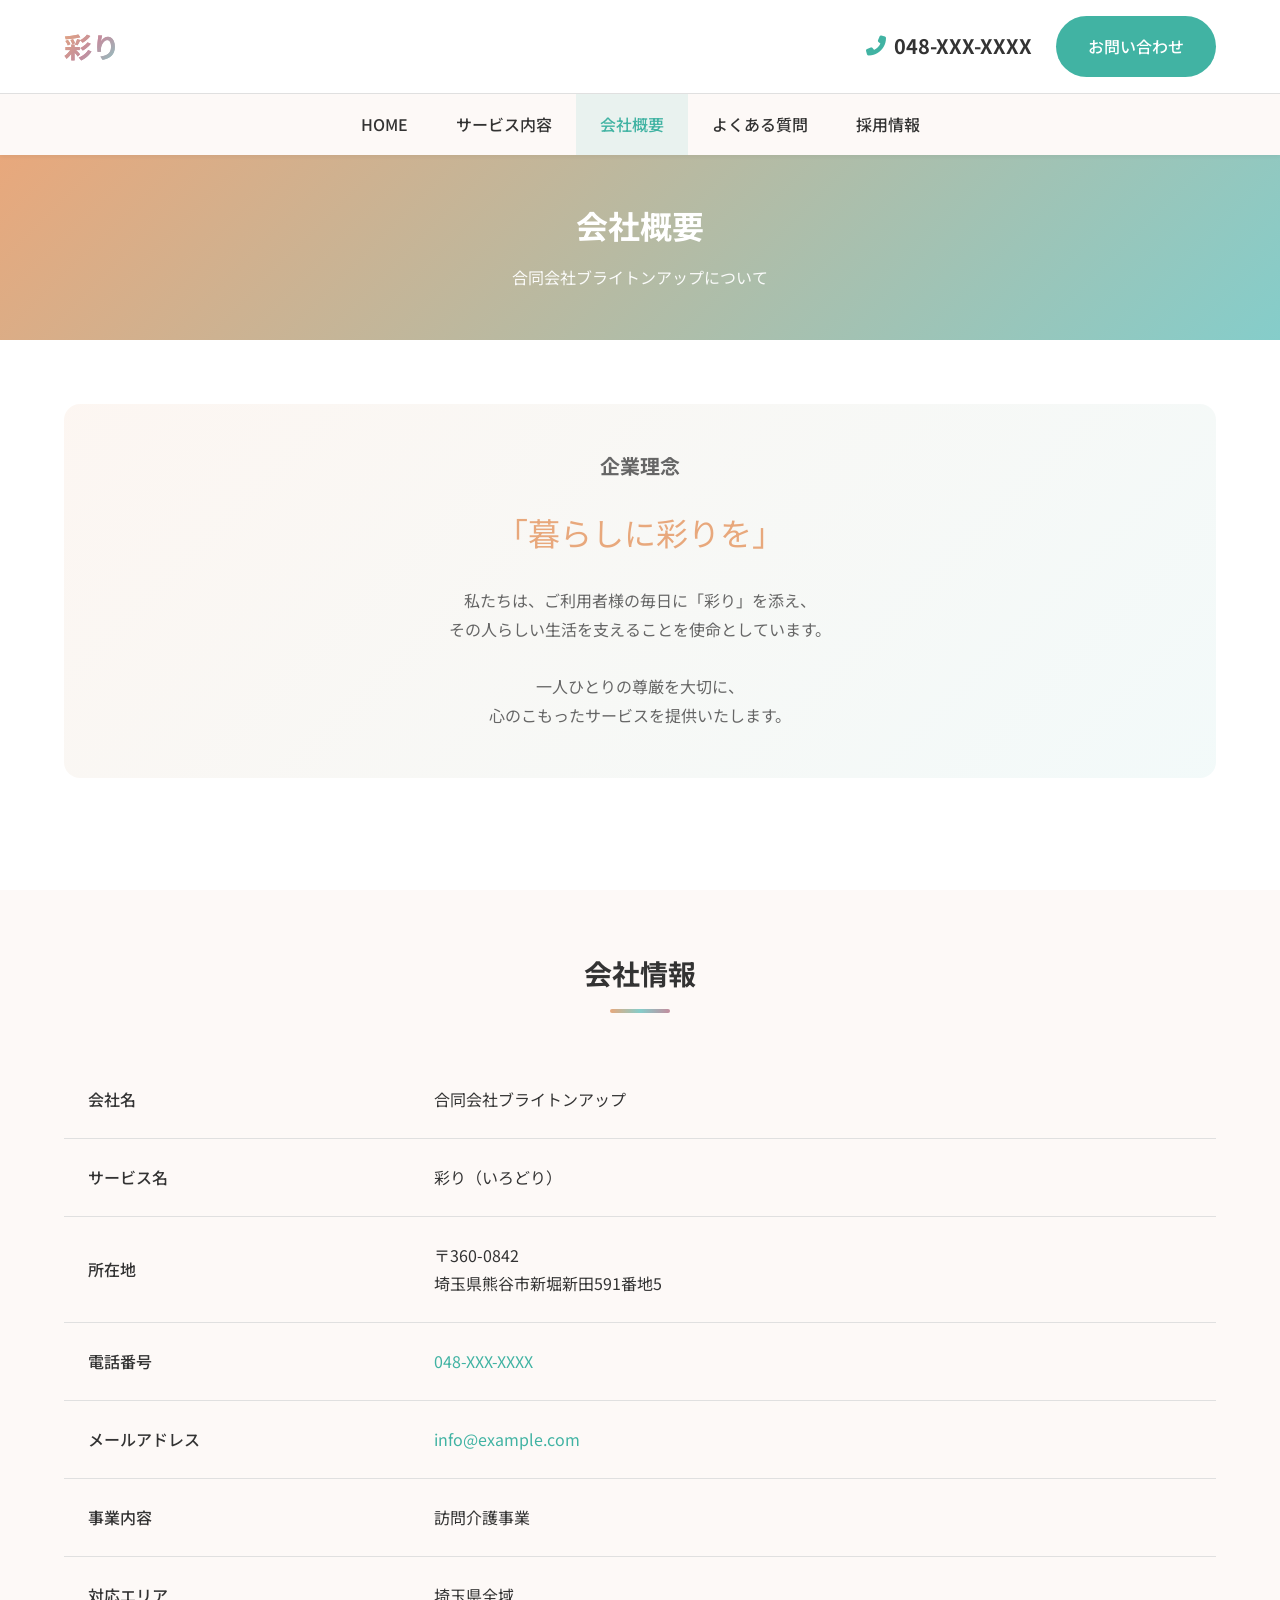
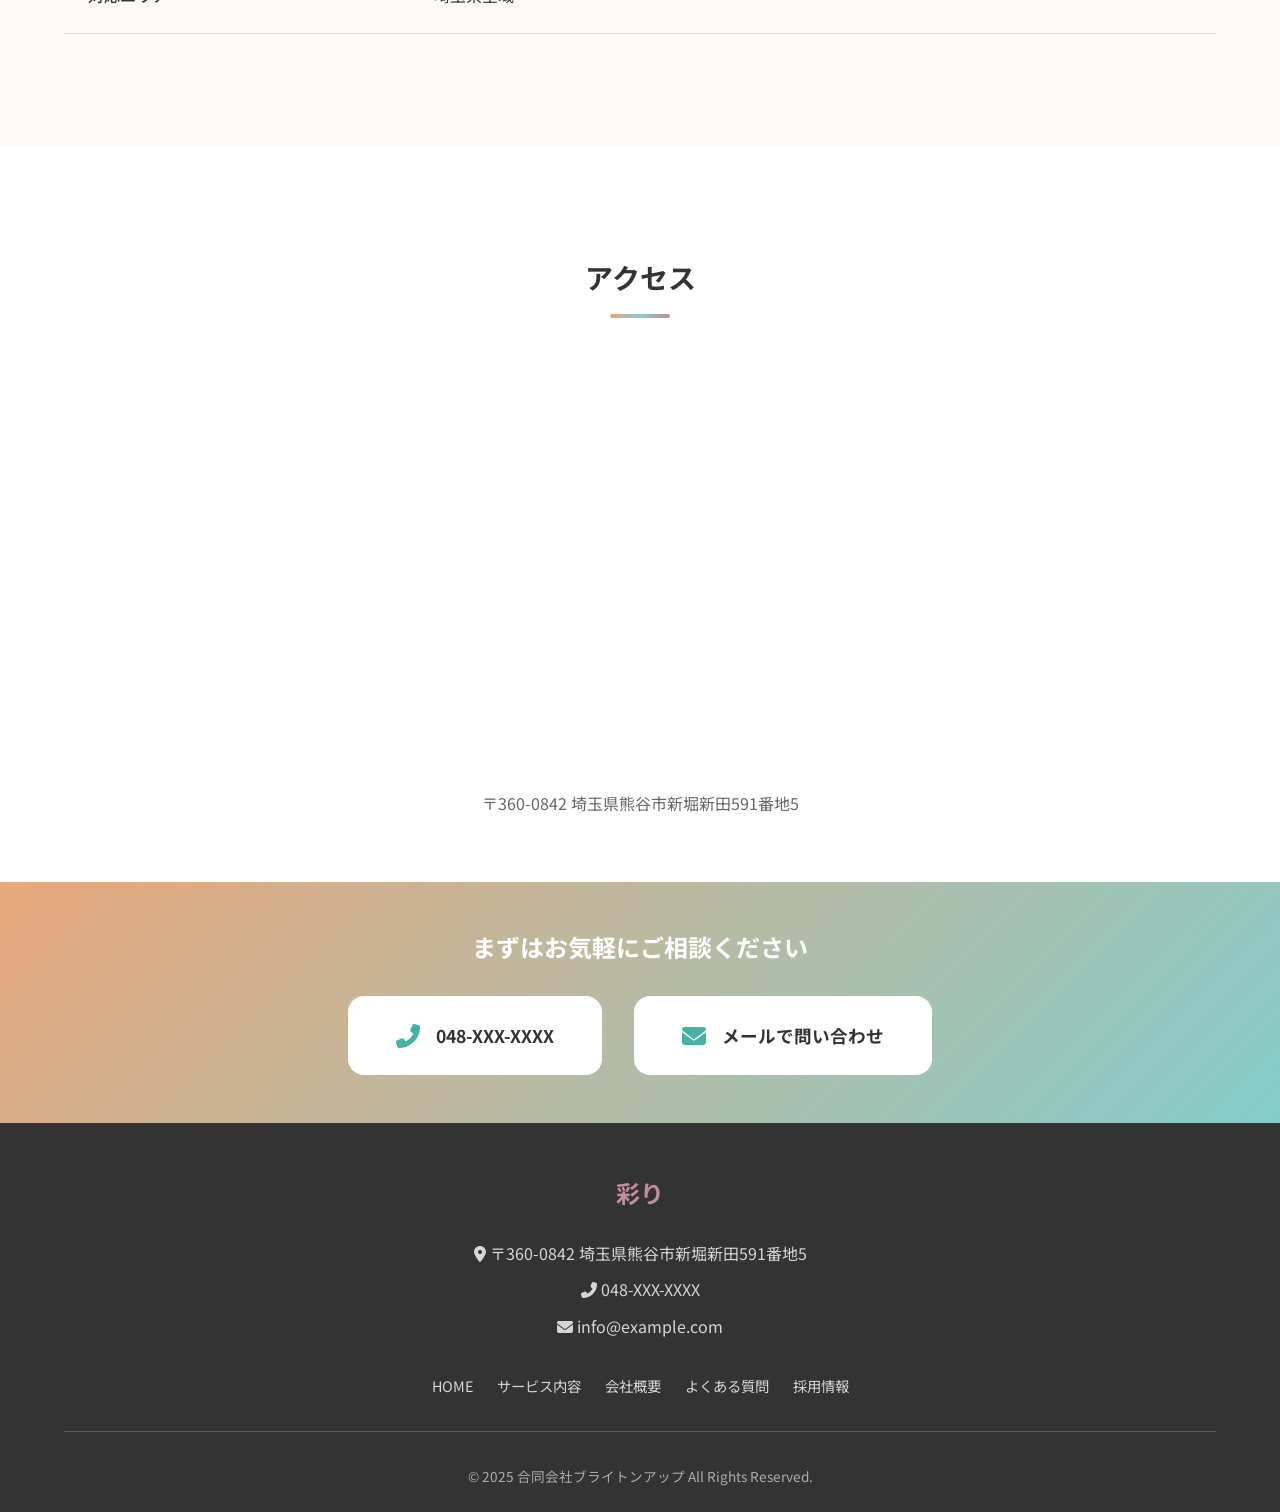
==== company.html @ 3b160957 "初回コミット: 訪問介護「彩り」ホームページ - 5ページ構成（トップ、サービス内容、会社概要、よくある質問、採用情報） - レスポンシブ対応（スマホファースト） - 仕様書に基づいたカラーパレット実" ====
<!DOCTYPE html>
<html lang="ja">
<head>
  <meta charset="UTF-8">
  <meta name="viewport" content="width=device-width, initial-scale=1.0">
  <title>会社概要｜彩り｜埼玉県の訪問介護サービス</title>
  <meta name="description" content="合同会社ブライトンアップの会社概要。訪問介護サービス「彩り」を運営。埼玉県熊谷市を拠点に、県内全域で訪問介護サービスを提供しています。">

  <!-- OGP -->
  <meta property="og:title" content="会社概要｜彩り｜埼玉県の訪問介護サービス">
  <meta property="og:description" content="合同会社ブライトンアップの会社情報、企業理念、アクセスをご案内します。">
  <meta property="og:type" content="website">
  <meta property="og:url" content="">
  <meta property="og:image" content="">
  <meta property="og:site_name" content="彩り - 訪問介護サービス">
  <meta property="og:locale" content="ja_JP">

  <!-- Fonts -->
  <link rel="preconnect" href="https://fonts.googleapis.com">
  <link rel="preconnect" href="https://fonts.gstatic.com" crossorigin>
  <link href="https://fonts.googleapis.com/css2?family=Noto+Sans+JP:wght@400;500;700&display=swap" rel="stylesheet">

  <!-- Font Awesome -->
  <link rel="stylesheet" href="https://cdnjs.cloudflare.com/ajax/libs/font-awesome/6.5.1/css/all.min.css">

  <!-- Styles -->
  <link rel="stylesheet" href="css/style.css">
</head>
<body>
  <!-- ========== Header ========== -->
  <header class="header">
    <div class="header__top">
      <div class="header__logo">
        <a href="index.html">彩り</a>
      </div>

      <div class="header__contact">
        <div class="header__phone">
          <i class="fas fa-phone-alt"></i>
          <a href="tel:048-XXX-XXXX">048-XXX-XXXX</a>
        </div>
        <a href="mailto:info@example.com" class="btn btn--primary">お問い合わせ</a>
      </div>

      <button class="hamburger" type="button" aria-label="メニュー" aria-expanded="false">
        <span class="hamburger__line"></span>
        <span class="hamburger__line"></span>
        <span class="hamburger__line"></span>
      </button>
    </div>

    <nav class="nav" aria-hidden="true">
      <ul class="nav__list">
        <li class="nav__item"><a href="index.html" class="nav__link">HOME</a></li>
        <li class="nav__item"><a href="service.html" class="nav__link">サービス内容</a></li>
        <li class="nav__item"><a href="company.html" class="nav__link nav__link--active">会社概要</a></li>
        <li class="nav__item"><a href="faq.html" class="nav__link">よくある質問</a></li>
        <li class="nav__item"><a href="recruit.html" class="nav__link">採用情報</a></li>
      </ul>
    </nav>
  </header>

  <!-- ========== Main ========== -->
  <main>
    <!-- Page Header -->
    <section class="page-header">
      <div class="container">
        <h1 class="page-header__title">会社概要</h1>
        <p class="page-header__subtitle">合同会社ブライトンアップについて</p>
      </div>
    </section>

    <!-- Philosophy Section -->
    <section class="section">
      <div class="container">
        <div class="company-philosophy fade-in">
          <h2 class="company-philosophy__title">企業理念</h2>
          <p class="company-philosophy__slogan">「暮らしに彩りを」</p>
          <p class="company-philosophy__text">
            私たちは、ご利用者様の毎日に「彩り」を添え、<br>
            その人らしい生活を支えることを使命としています。<br><br>
            一人ひとりの尊厳を大切に、<br>
            心のこもったサービスを提供いたします。
          </p>
        </div>
      </div>
    </section>

    <!-- Company Info Section -->
    <section class="section section--bg">
      <div class="container">
        <h2 class="section__title">会社情報</h2>

        <table class="company-table fade-in">
          <tbody>
            <tr>
              <th>会社名</th>
              <td>合同会社ブライトンアップ</td>
            </tr>
            <tr>
              <th>サービス名</th>
              <td>彩り（いろどり）</td>
            </tr>
            <tr>
              <th>所在地</th>
              <td>〒360-0842<br>埼玉県熊谷市新堀新田591番地5</td>
            </tr>
            <tr>
              <th>電話番号</th>
              <td><a href="tel:048-XXX-XXXX">048-XXX-XXXX</a></td>
            </tr>
            <tr>
              <th>メールアドレス</th>
              <td><a href="mailto:info@example.com">info@example.com</a></td>
            </tr>
            <tr>
              <th>事業内容</th>
              <td>訪問介護事業</td>
            </tr>
            <tr>
              <th>対応エリア</th>
              <td>埼玉県全域</td>
            </tr>
          </tbody>
        </table>
      </div>
    </section>

    <!-- Access Section -->
    <section class="section">
      <div class="container">
        <div class="map-container fade-in">
          <h2 class="section__title">アクセス</h2>

          <iframe
            src="https://www.google.com/maps/embed?pb=!1m18!1m12!1m3!1d3222.8!2d139.38!3d36.15!2m3!1f0!2f0!3f0!3m2!1i1024!2i768!4f13.1!3m3!1m2!1s0x0%3A0x0!2zMzbCsDA5JzAwLjAiTiAxMznCsDIyJzQ4LjAiRQ!5e0!3m2!1sja!2sjp!4v1234567890"
            allowfullscreen=""
            loading="lazy"
            referrerpolicy="no-referrer-when-downgrade"
            title="合同会社ブライトンアップ所在地">
          </iframe>

          <p>〒360-0842 埼玉県熊谷市新堀新田591番地5</p>
        </div>
      </div>
    </section>

    <!-- CTA Section -->
    <section class="cta">
      <div class="container">
        <h2 class="cta__title">まずはお気軽にご相談ください</h2>
        <div class="cta__buttons">
          <a href="tel:048-XXX-XXXX" class="cta__button">
            <i class="fas fa-phone-alt"></i>
            <span>048-XXX-XXXX</span>
          </a>
          <a href="mailto:info@example.com" class="cta__button">
            <i class="fas fa-envelope"></i>
            <span>メールで問い合わせ</span>
          </a>
        </div>
      </div>
    </section>
  </main>

  <!-- ========== Footer ========== -->
  <footer class="footer">
    <div class="footer__inner">
      <div class="footer__logo">彩り</div>

      <div class="footer__info">
        <p><i class="fas fa-map-marker-alt"></i> 〒360-0842 埼玉県熊谷市新堀新田591番地5</p>
        <p><i class="fas fa-phone-alt"></i> <a href="tel:048-XXX-XXXX">048-XXX-XXXX</a></p>
        <p><i class="fas fa-envelope"></i> <a href="mailto:info@example.com">info@example.com</a></p>
      </div>

      <nav class="footer__nav">
        <a href="index.html">HOME</a>
        <a href="service.html">サービス内容</a>
        <a href="company.html">会社概要</a>
        <a href="faq.html">よくある質問</a>
        <a href="recruit.html">採用情報</a>
      </nav>

      <p class="footer__copyright">&copy; 2025 合同会社ブライトンアップ All Rights Reserved.</p>
    </div>
  </footer>

  <!-- Scripts -->
  <script src="js/main.js"></script>
</body>
</html>
---- css/style.css ----
/* ========================================
   彩り（いろどり）訪問介護 - スタイルシート
   ======================================== */

/* ----------------------------------------
   CSS Variables - カラーパレット
   ---------------------------------------- */
:root {
  /* メインカラー */
  --color-primary: #E8A87C;       /* コーラルオレンジ - 温かみ・親しみやすさ */
  --color-secondary-1: #85CDCA;   /* ミントグリーン - 安心感・癒し */
  --color-secondary-2: #C38D9E;   /* ダスティピンク - 優しさ・柔らかさ */
  --color-secondary-3: #E27D60;   /* テラコッタ - 活力・元気 */
  --color-accent: #41B3A3;        /* ティールグリーン - CTA・リンク */

  /* ベースカラー */
  --color-white: #FFFFFF;
  --color-bg: #FFFFFF;
  --color-bg-light: #FDF9F7;
  --color-text: #333333;
  --color-text-sub: #666666;
  --color-border: #E0E0E0;

  /* フォント */
  --font-family: "Noto Sans JP", "Hiragino Sans", "Hiragino Kaku Gothic ProN", "メイリオ", sans-serif;

  /* スペーシング */
  --spacing-xs: 0.5rem;
  --spacing-sm: 1rem;
  --spacing-md: 1.5rem;
  --spacing-lg: 2rem;
  --spacing-xl: 3rem;
  --spacing-xxl: 4rem;

  /* ボーダー半径 */
  --radius-sm: 4px;
  --radius-md: 8px;
  --radius-lg: 16px;
  --radius-full: 9999px;

  /* シャドウ */
  --shadow-sm: 0 2px 4px rgba(0, 0, 0, 0.05);
  --shadow-md: 0 4px 12px rgba(0, 0, 0, 0.08);
  --shadow-lg: 0 8px 24px rgba(0, 0, 0, 0.1);

  /* トランジション */
  --transition-fast: 0.2s ease;
  --transition-normal: 0.3s ease;

  /* コンテナ幅 */
  --container-max: 1200px;
  --container-narrow: 800px;
}

/* ----------------------------------------
   Reset & Base
   ---------------------------------------- */
*,
*::before,
*::after {
  box-sizing: border-box;
  margin: 0;
  padding: 0;
}

html {
  font-size: 16px;
  scroll-behavior: smooth;
}

body {
  font-family: var(--font-family);
  font-size: 1rem;
  font-weight: 400;
  line-height: 1.8;
  color: var(--color-text);
  background-color: var(--color-bg);
  -webkit-font-smoothing: antialiased;
  -moz-osx-font-smoothing: grayscale;
}

img {
  max-width: 100%;
  height: auto;
  vertical-align: middle;
}

a {
  color: var(--color-accent);
  text-decoration: none;
  transition: color var(--transition-fast);
}

a:hover {
  color: var(--color-secondary-3);
}

ul, ol {
  list-style: none;
}

/* ----------------------------------------
   Typography
   ---------------------------------------- */
h1, h2, h3, h4, h5, h6 {
  font-weight: 700;
  line-height: 1.4;
  color: var(--color-text);
}

h1 {
  font-size: 2rem;
}

h2 {
  font-size: 1.75rem;
}

h3 {
  font-size: 1.5rem;
}

h4 {
  font-size: 1.25rem;
}

p {
  margin-bottom: var(--spacing-sm);
}

p:last-child {
  margin-bottom: 0;
}

/* ----------------------------------------
   Layout
   ---------------------------------------- */
.container {
  width: 100%;
  max-width: var(--container-max);
  margin: 0 auto;
  padding: 0 var(--spacing-md);
}

.container--narrow {
  max-width: var(--container-narrow);
}

.section {
  padding: var(--spacing-xxl) 0;
}

.section--bg {
  background-color: var(--color-bg-light);
}

.section__title {
  text-align: center;
  margin-bottom: var(--spacing-xl);
  font-size: 1.75rem;
  position: relative;
}

.section__title::after {
  content: '';
  display: block;
  width: 60px;
  height: 4px;
  background: linear-gradient(90deg, var(--color-primary), var(--color-secondary-1), var(--color-secondary-2));
  margin: var(--spacing-sm) auto 0;
  border-radius: var(--radius-full);
}

/* ----------------------------------------
   Header
   ---------------------------------------- */
.header {
  background-color: var(--color-white);
  box-shadow: var(--shadow-sm);
  position: sticky;
  top: 0;
  z-index: 1000;
}

.header__top {
  display: flex;
  justify-content: space-between;
  align-items: center;
  padding: var(--spacing-sm) var(--spacing-md);
  max-width: var(--container-max);
  margin: 0 auto;
}

.header__logo {
  font-size: 1.75rem;
  font-weight: 700;
  background: linear-gradient(135deg, var(--color-primary), var(--color-secondary-2), var(--color-secondary-1));
  -webkit-background-clip: text;
  -webkit-text-fill-color: transparent;
  background-clip: text;
}

.header__logo a {
  background: inherit;
  -webkit-background-clip: text;
  -webkit-text-fill-color: transparent;
  background-clip: text;
}

.header__contact {
  display: flex;
  align-items: center;
  gap: var(--spacing-md);
}

.header__phone {
  display: flex;
  align-items: center;
  gap: var(--spacing-xs);
  font-size: 1.25rem;
  font-weight: 700;
  color: var(--color-text);
}

.header__phone i {
  color: var(--color-accent);
}

.header__phone a {
  color: var(--color-text);
}

.header__phone a:hover {
  color: var(--color-accent);
}

/* ナビゲーション */
.nav {
  background-color: var(--color-bg-light);
  border-top: 1px solid var(--color-border);
}

.nav__list {
  display: flex;
  justify-content: center;
  align-items: center;
  max-width: var(--container-max);
  margin: 0 auto;
}

.nav__item {
  position: relative;
}

.nav__link {
  display: block;
  padding: var(--spacing-sm) var(--spacing-md);
  color: var(--color-text);
  font-weight: 500;
  transition: background-color var(--transition-fast), color var(--transition-fast);
}

.nav__link:hover,
.nav__link--active {
  color: var(--color-accent);
  background-color: rgba(65, 179, 163, 0.1);
}

/* ハンバーガーメニュー */
.hamburger {
  display: none;
  flex-direction: column;
  justify-content: space-between;
  width: 28px;
  height: 20px;
  background: none;
  border: none;
  cursor: pointer;
  padding: 0;
}

.hamburger__line {
  display: block;
  width: 100%;
  height: 3px;
  background-color: var(--color-text);
  border-radius: var(--radius-full);
  transition: transform var(--transition-fast), opacity var(--transition-fast);
}

.hamburger.is-active .hamburger__line:nth-child(1) {
  transform: translateY(8.5px) rotate(45deg);
}

.hamburger.is-active .hamburger__line:nth-child(2) {
  opacity: 0;
}

.hamburger.is-active .hamburger__line:nth-child(3) {
  transform: translateY(-8.5px) rotate(-45deg);
}

/* ----------------------------------------
   Footer
   ---------------------------------------- */
.footer {
  background-color: var(--color-text);
  color: var(--color-white);
  padding: var(--spacing-xl) 0 var(--spacing-md);
}

.footer__inner {
  max-width: var(--container-max);
  margin: 0 auto;
  padding: 0 var(--spacing-md);
  text-align: center;
}

.footer__logo {
  font-size: 1.5rem;
  font-weight: 700;
  margin-bottom: var(--spacing-md);
  background: linear-gradient(135deg, var(--color-primary), var(--color-secondary-2), var(--color-secondary-1));
  -webkit-background-clip: text;
  -webkit-text-fill-color: transparent;
  background-clip: text;
}

.footer__info {
  margin-bottom: var(--spacing-lg);
}

.footer__info p {
  margin-bottom: var(--spacing-xs);
  color: rgba(255, 255, 255, 0.8);
}

.footer__info a {
  color: rgba(255, 255, 255, 0.8);
}

.footer__info a:hover {
  color: var(--color-white);
}

.footer__nav {
  display: flex;
  justify-content: center;
  flex-wrap: wrap;
  gap: var(--spacing-sm) var(--spacing-md);
  margin-bottom: var(--spacing-lg);
  padding-bottom: var(--spacing-lg);
  border-bottom: 1px solid rgba(255, 255, 255, 0.2);
}

.footer__nav a {
  color: rgba(255, 255, 255, 0.8);
  font-size: 0.9rem;
}

.footer__nav a:hover {
  color: var(--color-white);
}

.footer__copyright {
  font-size: 0.85rem;
  color: rgba(255, 255, 255, 0.6);
}

/* ----------------------------------------
   Buttons
   ---------------------------------------- */
.btn {
  display: inline-flex;
  align-items: center;
  justify-content: center;
  gap: var(--spacing-xs);
  padding: var(--spacing-sm) var(--spacing-lg);
  font-size: 1rem;
  font-weight: 500;
  border-radius: var(--radius-full);
  border: none;
  cursor: pointer;
  transition: all var(--transition-fast);
  text-decoration: none;
}

.btn--primary {
  background-color: var(--color-accent);
  color: var(--color-white);
}

.btn--primary:hover {
  background-color: #369e91;
  color: var(--color-white);
  transform: translateY(-2px);
  box-shadow: var(--shadow-md);
}

.btn--secondary {
  background-color: var(--color-white);
  color: var(--color-accent);
  border: 2px solid var(--color-accent);
}

.btn--secondary:hover {
  background-color: var(--color-accent);
  color: var(--color-white);
}

.btn--large {
  padding: var(--spacing-md) var(--spacing-xl);
  font-size: 1.1rem;
}

/* ----------------------------------------
   Hero Section
   ---------------------------------------- */
.hero {
  position: relative;
  min-height: 500px;
  display: flex;
  align-items: center;
  overflow: hidden;
}

.hero::before {
  content: '';
  position: absolute;
  top: 0;
  left: 0;
  width: 100%;
  height: 100%;
  background: linear-gradient(135deg, rgba(232, 168, 124, 0.85), rgba(133, 205, 202, 0.85));
  z-index: 1;
}

.hero__bg {
  position: absolute;
  top: 0;
  left: 0;
  width: 100%;
  height: 100%;
  object-fit: cover;
  z-index: 0;
}

.hero__content {
  position: relative;
  z-index: 2;
  max-width: var(--container-max);
  margin: 0 auto;
  padding: var(--spacing-xxl) var(--spacing-md);
  text-align: center;
  color: var(--color-white);
}

.hero__title {
  font-size: 2.5rem;
  margin-bottom: var(--spacing-md);
  color: var(--color-white);
  text-shadow: 0 2px 4px rgba(0, 0, 0, 0.1);
}

.hero__subtitle {
  font-size: 1.25rem;
  margin-bottom: var(--spacing-lg);
  opacity: 0.95;
}

.hero__buttons {
  display: flex;
  justify-content: center;
  gap: var(--spacing-md);
  flex-wrap: wrap;
}

/* ----------------------------------------
   Features Section
   ---------------------------------------- */
.features {
  display: grid;
  grid-template-columns: repeat(3, 1fr);
  gap: var(--spacing-lg);
}

.feature-card {
  text-align: center;
  padding: var(--spacing-lg);
  background-color: var(--color-white);
  border-radius: var(--radius-lg);
  box-shadow: var(--shadow-md);
  transition: transform var(--transition-normal), box-shadow var(--transition-normal);
}

.feature-card:hover {
  transform: translateY(-4px);
  box-shadow: var(--shadow-lg);
}

.feature-card__icon {
  width: 80px;
  height: 80px;
  margin: 0 auto var(--spacing-md);
  display: flex;
  align-items: center;
  justify-content: center;
  font-size: 2.5rem;
  border-radius: 50%;
}

.feature-card:nth-child(1) .feature-card__icon {
  background-color: rgba(232, 168, 124, 0.2);
  color: var(--color-primary);
}

.feature-card:nth-child(2) .feature-card__icon {
  background-color: rgba(133, 205, 202, 0.2);
  color: var(--color-secondary-1);
}

.feature-card:nth-child(3) .feature-card__icon {
  background-color: rgba(195, 141, 158, 0.2);
  color: var(--color-secondary-2);
}

.feature-card__title {
  font-size: 1.25rem;
  margin-bottom: var(--spacing-sm);
}

.feature-card__text {
  color: var(--color-text-sub);
  font-size: 0.95rem;
}

/* ----------------------------------------
   Service Cards
   ---------------------------------------- */
.service-cards {
  display: grid;
  grid-template-columns: repeat(2, 1fr);
  gap: var(--spacing-lg);
}

.service-card {
  background-color: var(--color-white);
  border-radius: var(--radius-lg);
  overflow: hidden;
  box-shadow: var(--shadow-md);
  transition: transform var(--transition-normal), box-shadow var(--transition-normal);
}

.service-card:hover {
  transform: translateY(-4px);
  box-shadow: var(--shadow-lg);
}

.service-card__image {
  width: 100%;
  height: 200px;
  object-fit: cover;
}

.service-card__content {
  padding: var(--spacing-lg);
}

.service-card__title {
  font-size: 1.25rem;
  margin-bottom: var(--spacing-sm);
  color: var(--color-text);
}

.service-card__text {
  color: var(--color-text-sub);
  margin-bottom: var(--spacing-md);
}

.service-card__link {
  display: inline-flex;
  align-items: center;
  gap: var(--spacing-xs);
  color: var(--color-accent);
  font-weight: 500;
}

.service-card__link:hover {
  gap: var(--spacing-sm);
}

/* ----------------------------------------
   Area Section
   ---------------------------------------- */
.area {
  text-align: center;
}

.area__map {
  font-size: 4rem;
  margin-bottom: var(--spacing-md);
  color: var(--color-secondary-1);
}

.area__title {
  font-size: 1.5rem;
  margin-bottom: var(--spacing-sm);
}

.area__text {
  color: var(--color-text-sub);
}

/* ----------------------------------------
   CTA Section
   ---------------------------------------- */
.cta {
  background: linear-gradient(135deg, var(--color-primary), var(--color-secondary-1));
  padding: var(--spacing-xl) 0;
  text-align: center;
  color: var(--color-white);
}

.cta__title {
  font-size: 1.5rem;
  margin-bottom: var(--spacing-lg);
  color: var(--color-white);
}

.cta__buttons {
  display: flex;
  justify-content: center;
  gap: var(--spacing-lg);
  flex-wrap: wrap;
}

.cta__button {
  display: flex;
  align-items: center;
  gap: var(--spacing-sm);
  padding: var(--spacing-md) var(--spacing-xl);
  background-color: var(--color-white);
  color: var(--color-text);
  border-radius: var(--radius-lg);
  font-size: 1.1rem;
  font-weight: 700;
  transition: transform var(--transition-fast), box-shadow var(--transition-fast);
}

.cta__button:hover {
  transform: translateY(-2px);
  box-shadow: var(--shadow-lg);
  color: var(--color-text);
}

.cta__button i {
  font-size: 1.5rem;
  color: var(--color-accent);
}

/* ----------------------------------------
   Recruit Banner
   ---------------------------------------- */
.recruit-banner {
  background: linear-gradient(135deg, var(--color-secondary-2), var(--color-secondary-3));
  padding: var(--spacing-xl);
  border-radius: var(--radius-lg);
  text-align: center;
  color: var(--color-white);
  margin: var(--spacing-xl) auto;
  max-width: var(--container-max);
}

.recruit-banner__title {
  font-size: 1.5rem;
  margin-bottom: var(--spacing-sm);
  color: var(--color-white);
}

.recruit-banner__text {
  margin-bottom: var(--spacing-md);
  opacity: 0.95;
}

/* ----------------------------------------
   Page Header
   ---------------------------------------- */
.page-header {
  background: linear-gradient(135deg, var(--color-primary), var(--color-secondary-1));
  padding: var(--spacing-xl) 0;
  text-align: center;
  color: var(--color-white);
}

.page-header__title {
  font-size: 2rem;
  margin-bottom: var(--spacing-sm);
  color: var(--color-white);
}

.page-header__subtitle {
  opacity: 0.95;
}

/* ----------------------------------------
   Service Detail
   ---------------------------------------- */
.service-detail {
  display: grid;
  grid-template-columns: 1fr 1fr;
  gap: var(--spacing-xl);
  align-items: center;
  margin-bottom: var(--spacing-xl);
}

.service-detail--reverse {
  direction: rtl;
}

.service-detail--reverse > * {
  direction: ltr;
}

.service-detail__image {
  width: 100%;
  height: 300px;
  object-fit: cover;
  border-radius: var(--radius-lg);
  box-shadow: var(--shadow-md);
}

.service-detail__content h3 {
  font-size: 1.5rem;
  margin-bottom: var(--spacing-md);
  padding-bottom: var(--spacing-sm);
  border-bottom: 3px solid var(--color-primary);
}

.service-detail__list {
  display: grid;
  grid-template-columns: repeat(2, 1fr);
  gap: var(--spacing-sm);
  margin-top: var(--spacing-md);
}

.service-detail__list li {
  display: flex;
  align-items: center;
  gap: var(--spacing-xs);
}

.service-detail__list li::before {
  content: '';
  width: 8px;
  height: 8px;
  background-color: var(--color-accent);
  border-radius: 50%;
  flex-shrink: 0;
}

/* ----------------------------------------
   Flow
   ---------------------------------------- */
.flow {
  max-width: 600px;
  margin: 0 auto;
}

.flow__item {
  display: flex;
  gap: var(--spacing-md);
  position: relative;
  padding-bottom: var(--spacing-lg);
}

.flow__item:last-child {
  padding-bottom: 0;
}

.flow__item:not(:last-child)::before {
  content: '';
  position: absolute;
  left: 24px;
  top: 50px;
  width: 2px;
  height: calc(100% - 50px);
  background-color: var(--color-border);
}

.flow__number {
  width: 50px;
  height: 50px;
  background: linear-gradient(135deg, var(--color-primary), var(--color-secondary-1));
  color: var(--color-white);
  border-radius: 50%;
  display: flex;
  align-items: center;
  justify-content: center;
  font-size: 1.25rem;
  font-weight: 700;
  flex-shrink: 0;
}

.flow__content {
  padding-top: var(--spacing-sm);
}

.flow__title {
  font-size: 1.1rem;
  margin-bottom: var(--spacing-xs);
}

.flow__text {
  color: var(--color-text-sub);
  font-size: 0.95rem;
}

/* ----------------------------------------
   Company Info
   ---------------------------------------- */
.company-philosophy {
  text-align: center;
  padding: var(--spacing-xl);
  background: linear-gradient(135deg, rgba(232, 168, 124, 0.1), rgba(133, 205, 202, 0.1));
  border-radius: var(--radius-lg);
  margin-bottom: var(--spacing-xl);
}

.company-philosophy__title {
  font-size: 1.25rem;
  color: var(--color-text-sub);
  margin-bottom: var(--spacing-md);
}

.company-philosophy__slogan {
  font-size: 2rem;
  color: var(--color-primary);
  margin-bottom: var(--spacing-md);
}

.company-philosophy__text {
  color: var(--color-text-sub);
  max-width: 600px;
  margin: 0 auto;
}

.company-table {
  width: 100%;
  border-collapse: collapse;
  margin-bottom: var(--spacing-xl);
}

.company-table th,
.company-table td {
  padding: var(--spacing-md);
  border-bottom: 1px solid var(--color-border);
  text-align: left;
}

.company-table th {
  width: 30%;
  background-color: var(--color-bg-light);
  font-weight: 500;
}

.map-container {
  margin-top: var(--spacing-xl);
}

.map-container h3 {
  text-align: center;
  margin-bottom: var(--spacing-md);
}

.map-container iframe {
  width: 100%;
  height: 400px;
  border: none;
  border-radius: var(--radius-lg);
}

.map-container p {
  text-align: center;
  margin-top: var(--spacing-sm);
  color: var(--color-text-sub);
}

/* ----------------------------------------
   FAQ
   ---------------------------------------- */
.faq-list {
  max-width: 800px;
  margin: 0 auto;
}

.faq-item {
  border: 1px solid var(--color-border);
  border-radius: var(--radius-md);
  margin-bottom: var(--spacing-md);
  overflow: hidden;
}

.faq-item__question {
  width: 100%;
  padding: var(--spacing-md);
  background-color: var(--color-white);
  border: none;
  text-align: left;
  font-size: 1rem;
  font-weight: 500;
  cursor: pointer;
  display: flex;
  justify-content: space-between;
  align-items: center;
  gap: var(--spacing-md);
  transition: background-color var(--transition-fast);
}

.faq-item__question:hover {
  background-color: var(--color-bg-light);
}

.faq-item__question span:first-child {
  display: flex;
  align-items: flex-start;
  gap: var(--spacing-sm);
}

.faq-item__question span:first-child::before {
  content: 'Q.';
  color: var(--color-accent);
  font-weight: 700;
  flex-shrink: 0;
}

.faq-item__icon {
  width: 24px;
  height: 24px;
  position: relative;
  flex-shrink: 0;
}

.faq-item__icon::before,
.faq-item__icon::after {
  content: '';
  position: absolute;
  background-color: var(--color-accent);
  transition: transform var(--transition-fast);
}

.faq-item__icon::before {
  width: 2px;
  height: 16px;
  top: 4px;
  left: 11px;
}

.faq-item__icon::after {
  width: 16px;
  height: 2px;
  top: 11px;
  left: 4px;
}

.faq-item.is-open .faq-item__icon::before {
  transform: rotate(90deg);
}

.faq-item__answer {
  display: none;
  padding: 0 var(--spacing-md) var(--spacing-md);
  padding-left: calc(var(--spacing-md) + 1.5rem);
  background-color: var(--color-bg-light);
  color: var(--color-text-sub);
  line-height: 1.8;
}

.faq-item__answer::before {
  content: 'A.';
  color: var(--color-secondary-3);
  font-weight: 700;
  margin-right: var(--spacing-xs);
}

.faq-item.is-open .faq-item__answer {
  display: block;
}

/* ----------------------------------------
   Recruit
   ---------------------------------------- */
.recruit-message {
  text-align: center;
  padding: var(--spacing-xl);
  background: linear-gradient(135deg, rgba(195, 141, 158, 0.1), rgba(226, 125, 96, 0.1));
  border-radius: var(--radius-lg);
  margin-bottom: var(--spacing-xl);
}

.recruit-message__title {
  font-size: 1.75rem;
  margin-bottom: var(--spacing-md);
  color: var(--color-secondary-2);
}

.recruit-message__text {
  color: var(--color-text-sub);
  margin-bottom: var(--spacing-sm);
}

.recruit-message__highlight {
  font-size: 1.1rem;
  font-weight: 700;
  color: var(--color-secondary-3);
}

.benefits {
  display: grid;
  grid-template-columns: repeat(2, 1fr);
  gap: var(--spacing-md);
  margin-bottom: var(--spacing-xl);
}

.benefit-item {
  display: flex;
  gap: var(--spacing-md);
  padding: var(--spacing-md);
  background-color: var(--color-white);
  border-radius: var(--radius-md);
  box-shadow: var(--shadow-sm);
}

.benefit-item__icon {
  width: 50px;
  height: 50px;
  background-color: rgba(65, 179, 163, 0.1);
  color: var(--color-accent);
  border-radius: 50%;
  display: flex;
  align-items: center;
  justify-content: center;
  font-size: 1.5rem;
  flex-shrink: 0;
}

.benefit-item__content h4 {
  font-size: 1rem;
  margin-bottom: var(--spacing-xs);
}

.benefit-item__content p {
  color: var(--color-text-sub);
  font-size: 0.9rem;
}

.recruit-table {
  width: 100%;
  border-collapse: collapse;
  margin-bottom: var(--spacing-xl);
  background-color: var(--color-white);
  border-radius: var(--radius-lg);
  overflow: hidden;
  box-shadow: var(--shadow-sm);
}

.recruit-table th,
.recruit-table td {
  padding: var(--spacing-md);
  border-bottom: 1px solid var(--color-border);
  text-align: left;
}

.recruit-table th {
  width: 25%;
  background-color: var(--color-bg-light);
  font-weight: 500;
}

.recruit-table tr:last-child th,
.recruit-table tr:last-child td {
  border-bottom: none;
}

/* ----------------------------------------
   Utilities
   ---------------------------------------- */
.text-center {
  text-align: center;
}

.mb-0 {
  margin-bottom: 0;
}

.mb-sm {
  margin-bottom: var(--spacing-sm);
}

.mb-md {
  margin-bottom: var(--spacing-md);
}

.mb-lg {
  margin-bottom: var(--spacing-lg);
}

.mb-xl {
  margin-bottom: var(--spacing-xl);
}

/* ----------------------------------------
   Animations
   ---------------------------------------- */
.fade-in {
  opacity: 0;
  transform: translateY(20px);
  transition: opacity 0.6s ease, transform 0.6s ease;
}

.fade-in.is-visible {
  opacity: 1;
  transform: translateY(0);
}

/* ----------------------------------------
   Responsive - Tablet
   ---------------------------------------- */
@media (max-width: 1023px) {
  .features {
    grid-template-columns: repeat(3, 1fr);
    gap: var(--spacing-md);
  }

  .service-cards {
    grid-template-columns: 1fr;
  }

  .service-detail {
    grid-template-columns: 1fr;
    gap: var(--spacing-lg);
  }

  .service-detail--reverse {
    direction: ltr;
  }

  .benefits {
    grid-template-columns: 1fr;
  }
}

/* ----------------------------------------
   Responsive - Mobile
   ---------------------------------------- */
@media (max-width: 767px) {
  html {
    font-size: 15px;
  }

  .section {
    padding: var(--spacing-xl) 0;
  }

  .section__title {
    font-size: 1.5rem;
  }

  /* Header Mobile */
  .header__top {
    padding: var(--spacing-sm);
  }

  .header__phone {
    display: none;
  }

  .hamburger {
    display: flex;
  }

  .nav {
    position: fixed;
    top: 60px;
    left: 0;
    right: 0;
    background-color: var(--color-white);
    transform: translateY(-100%);
    opacity: 0;
    visibility: hidden;
    transition: transform var(--transition-normal), opacity var(--transition-normal), visibility var(--transition-normal);
    box-shadow: var(--shadow-lg);
    z-index: 999;
  }

  .nav.is-open {
    transform: translateY(0);
    opacity: 1;
    visibility: visible;
  }

  .nav__list {
    flex-direction: column;
    padding: var(--spacing-md);
  }

  .nav__item {
    width: 100%;
  }

  .nav__link {
    padding: var(--spacing-md);
    border-bottom: 1px solid var(--color-border);
  }

  .nav__item:last-child .nav__link {
    border-bottom: none;
  }

  /* Hero Mobile */
  .hero {
    min-height: 400px;
  }

  .hero__title {
    font-size: 1.75rem;
  }

  .hero__subtitle {
    font-size: 1rem;
  }

  .hero__buttons {
    flex-direction: column;
    align-items: center;
  }

  /* Features Mobile */
  .features {
    grid-template-columns: 1fr;
    gap: var(--spacing-md);
  }

  .feature-card {
    padding: var(--spacing-md);
  }

  .feature-card__icon {
    width: 60px;
    height: 60px;
    font-size: 2rem;
  }

  /* Service Cards Mobile */
  .service-card__image {
    height: 180px;
  }

  .service-card__content {
    padding: var(--spacing-md);
  }

  /* CTA Mobile */
  .cta__buttons {
    flex-direction: column;
    align-items: center;
    gap: var(--spacing-md);
  }

  .cta__button {
    width: 100%;
    max-width: 300px;
    justify-content: center;
  }

  /* Recruit Banner Mobile */
  .recruit-banner {
    margin: var(--spacing-lg);
    padding: var(--spacing-lg);
  }

  /* Page Header Mobile */
  .page-header__title {
    font-size: 1.5rem;
  }

  /* Service Detail Mobile */
  .service-detail__image {
    height: 200px;
  }

  .service-detail__list {
    grid-template-columns: 1fr;
  }

  /* Company Table Mobile */
  .company-table th,
  .company-table td {
    display: block;
    width: 100%;
  }

  .company-table th {
    padding-bottom: var(--spacing-xs);
    border-bottom: none;
  }

  .company-table td {
    padding-top: 0;
  }

  /* FAQ Mobile */
  .faq-item__question {
    padding: var(--spacing-sm) var(--spacing-md);
    font-size: 0.95rem;
  }

  .faq-item__answer {
    padding: var(--spacing-sm) var(--spacing-md);
    padding-left: calc(var(--spacing-md) + 1.2rem);
    font-size: 0.9rem;
  }

  /* Recruit Mobile */
  .recruit-message {
    padding: var(--spacing-lg);
  }

  .recruit-message__title {
    font-size: 1.5rem;
  }

  .recruit-table th,
  .recruit-table td {
    display: block;
    width: 100%;
  }

  .recruit-table th {
    padding-bottom: var(--spacing-xs);
    border-bottom: none;
  }

  .recruit-table td {
    padding-top: 0;
  }

  /* Footer Mobile */
  .footer__nav {
    flex-direction: column;
    gap: var(--spacing-sm);
  }
}
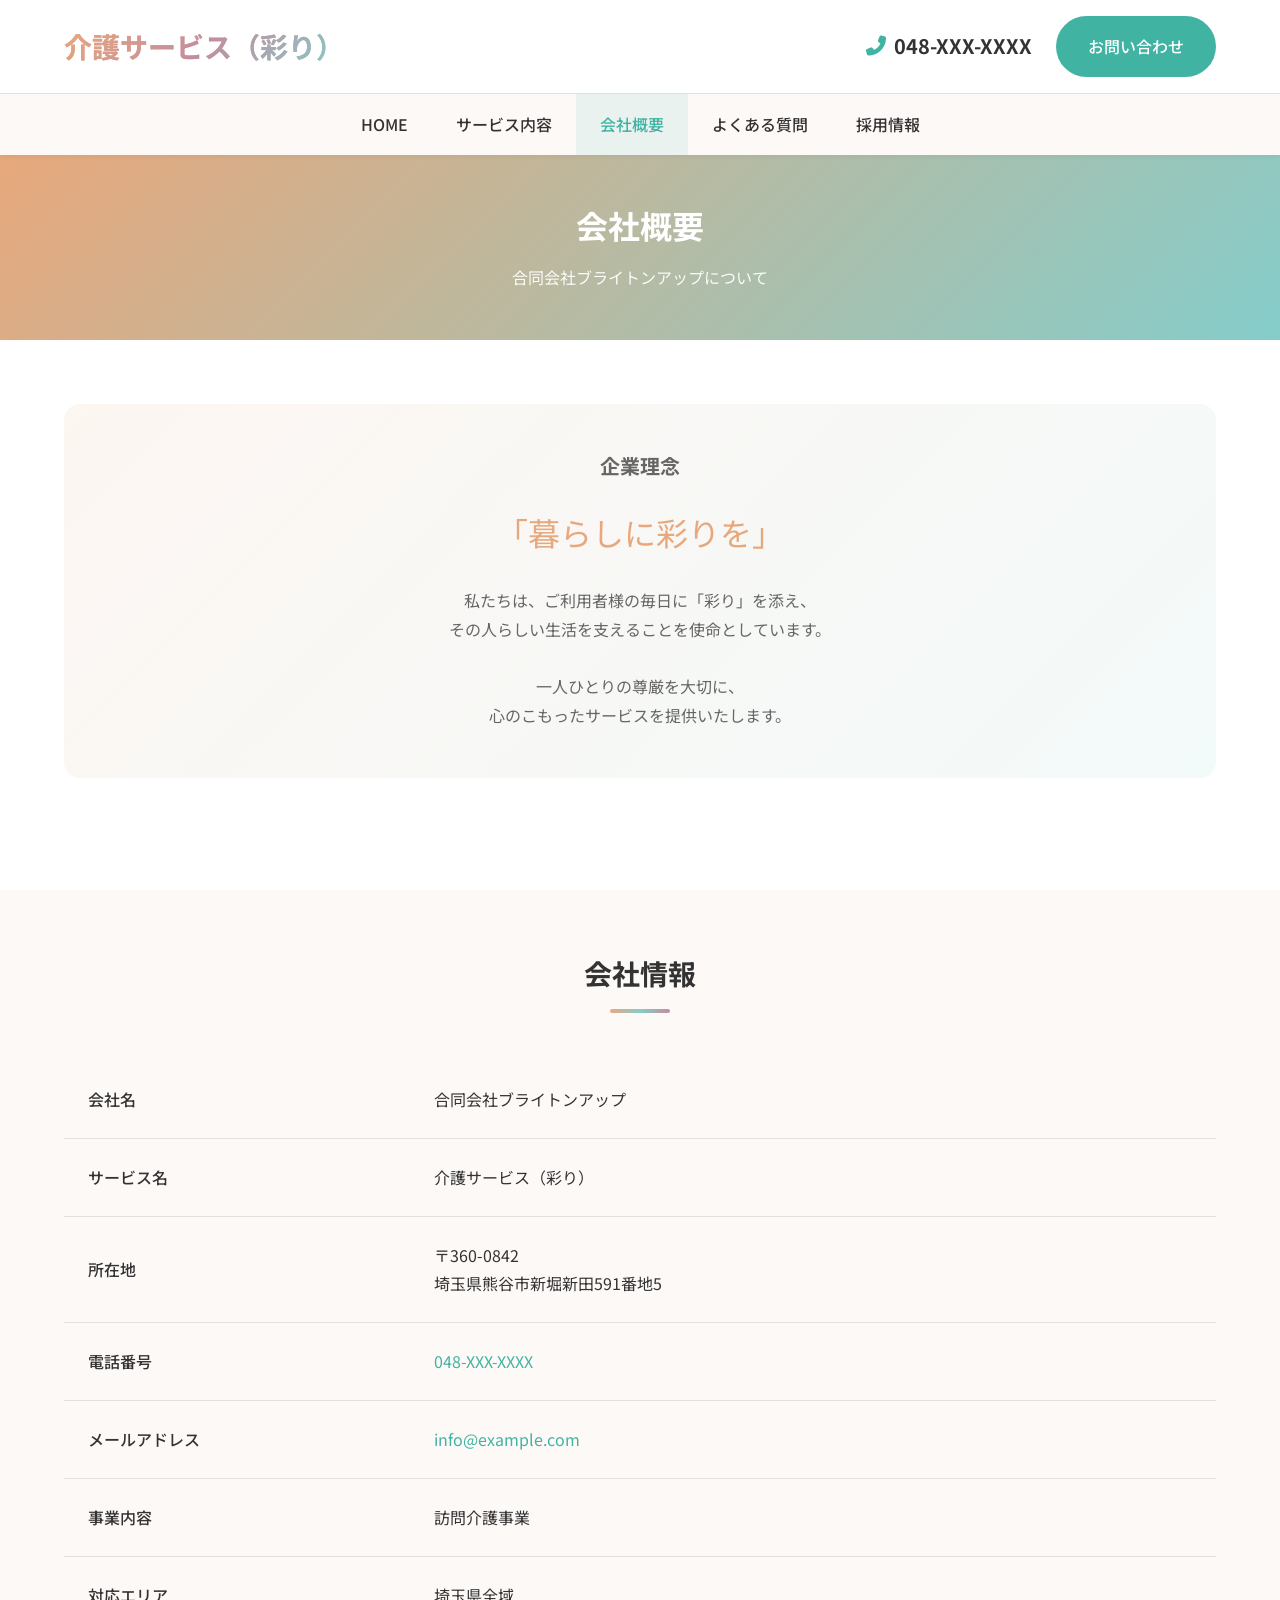
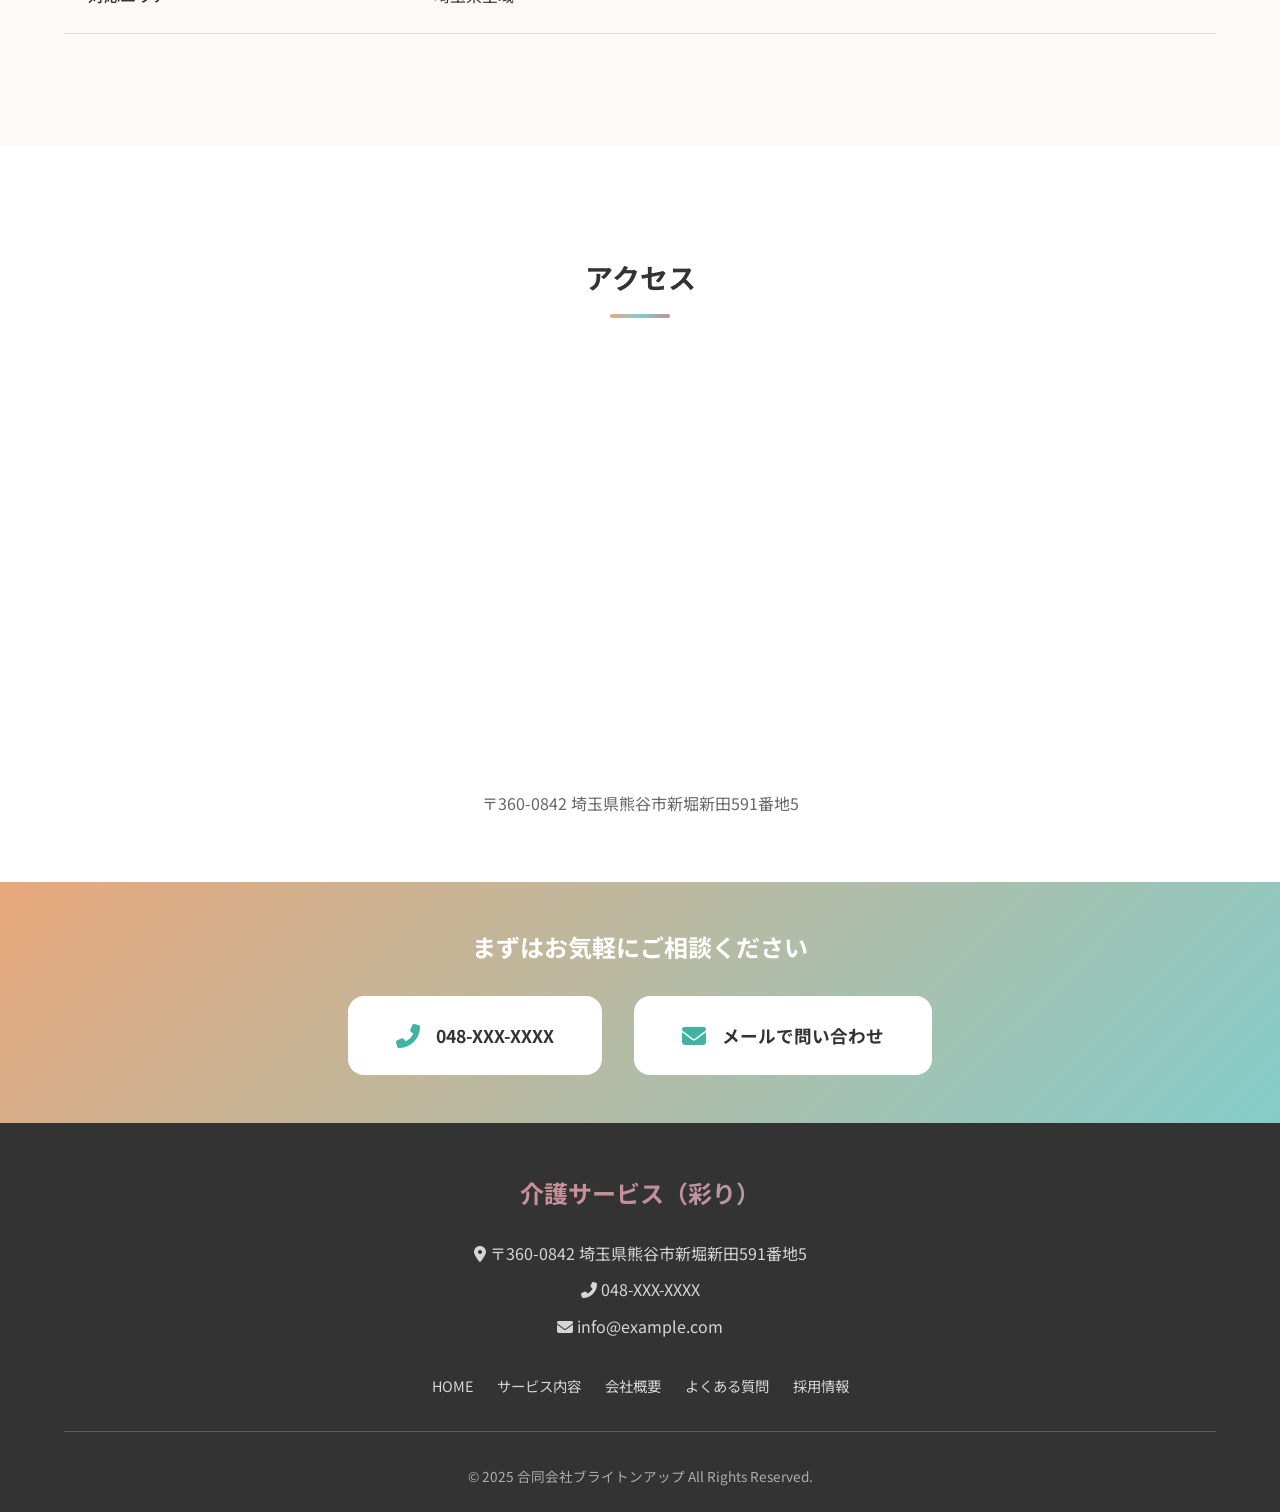
==== commit daf942aa: "サービス名を「介護サービス（彩り）」に変更 - 全ページのタイトル、meta description、OGPを更新 - ヘッダー・フッターのロゴ表記を変更 - 本文中のサービス名表記を統一  🤖 Ge" ====
--- a/company.html
+++ b/company.html
@@ -3,16 +3,16 @@
 <head>
   <meta charset="UTF-8">
   <meta name="viewport" content="width=device-width, initial-scale=1.0">
-  <title>会社概要｜彩り｜埼玉県の訪問介護サービス</title>
-  <meta name="description" content="合同会社ブライトンアップの会社概要。訪問介護サービス「彩り」を運営。埼玉県熊谷市を拠点に、県内全域で訪問介護サービスを提供しています。">
+  <title>会社概要｜介護サービス（彩り）｜埼玉県の訪問介護サービス</title>
+  <meta name="description" content="合同会社ブライトンアップの会社概要。「介護サービス（彩り）」を運営。埼玉県熊谷市を拠点に、県内全域で訪問介護サービスを提供しています。">
 
   <!-- OGP -->
-  <meta property="og:title" content="会社概要｜彩り｜埼玉県の訪問介護サービス">
+  <meta property="og:title" content="会社概要｜介護サービス（彩り）｜埼玉県の訪問介護サービス">
   <meta property="og:description" content="合同会社ブライトンアップの会社情報、企業理念、アクセスをご案内します。">
   <meta property="og:type" content="website">
   <meta property="og:url" content="">
   <meta property="og:image" content="">
-  <meta property="og:site_name" content="彩り - 訪問介護サービス">
+  <meta property="og:site_name" content="介護サービス（彩り）">
   <meta property="og:locale" content="ja_JP">
 
   <!-- Fonts -->
@@ -31,7 +31,7 @@
   <header class="header">
     <div class="header__top">
       <div class="header__logo">
-        <a href="index.html">彩り</a>
+        <a href="index.html">介護サービス（彩り）</a>
       </div>
 
       <div class="header__contact">
@@ -99,7 +99,7 @@
             </tr>
             <tr>
               <th>サービス名</th>
-              <td>彩り（いろどり）</td>
+              <td>介護サービス（彩り）</td>
             </tr>
             <tr>
               <th>所在地</th>
@@ -166,7 +166,7 @@
   <!-- ========== Footer ========== -->
   <footer class="footer">
     <div class="footer__inner">
-      <div class="footer__logo">彩り</div>
+      <div class="footer__logo">介護サービス（彩り）</div>
 
       <div class="footer__info">
         <p><i class="fas fa-map-marker-alt"></i> 〒360-0842 埼玉県熊谷市新堀新田591番地5</p>
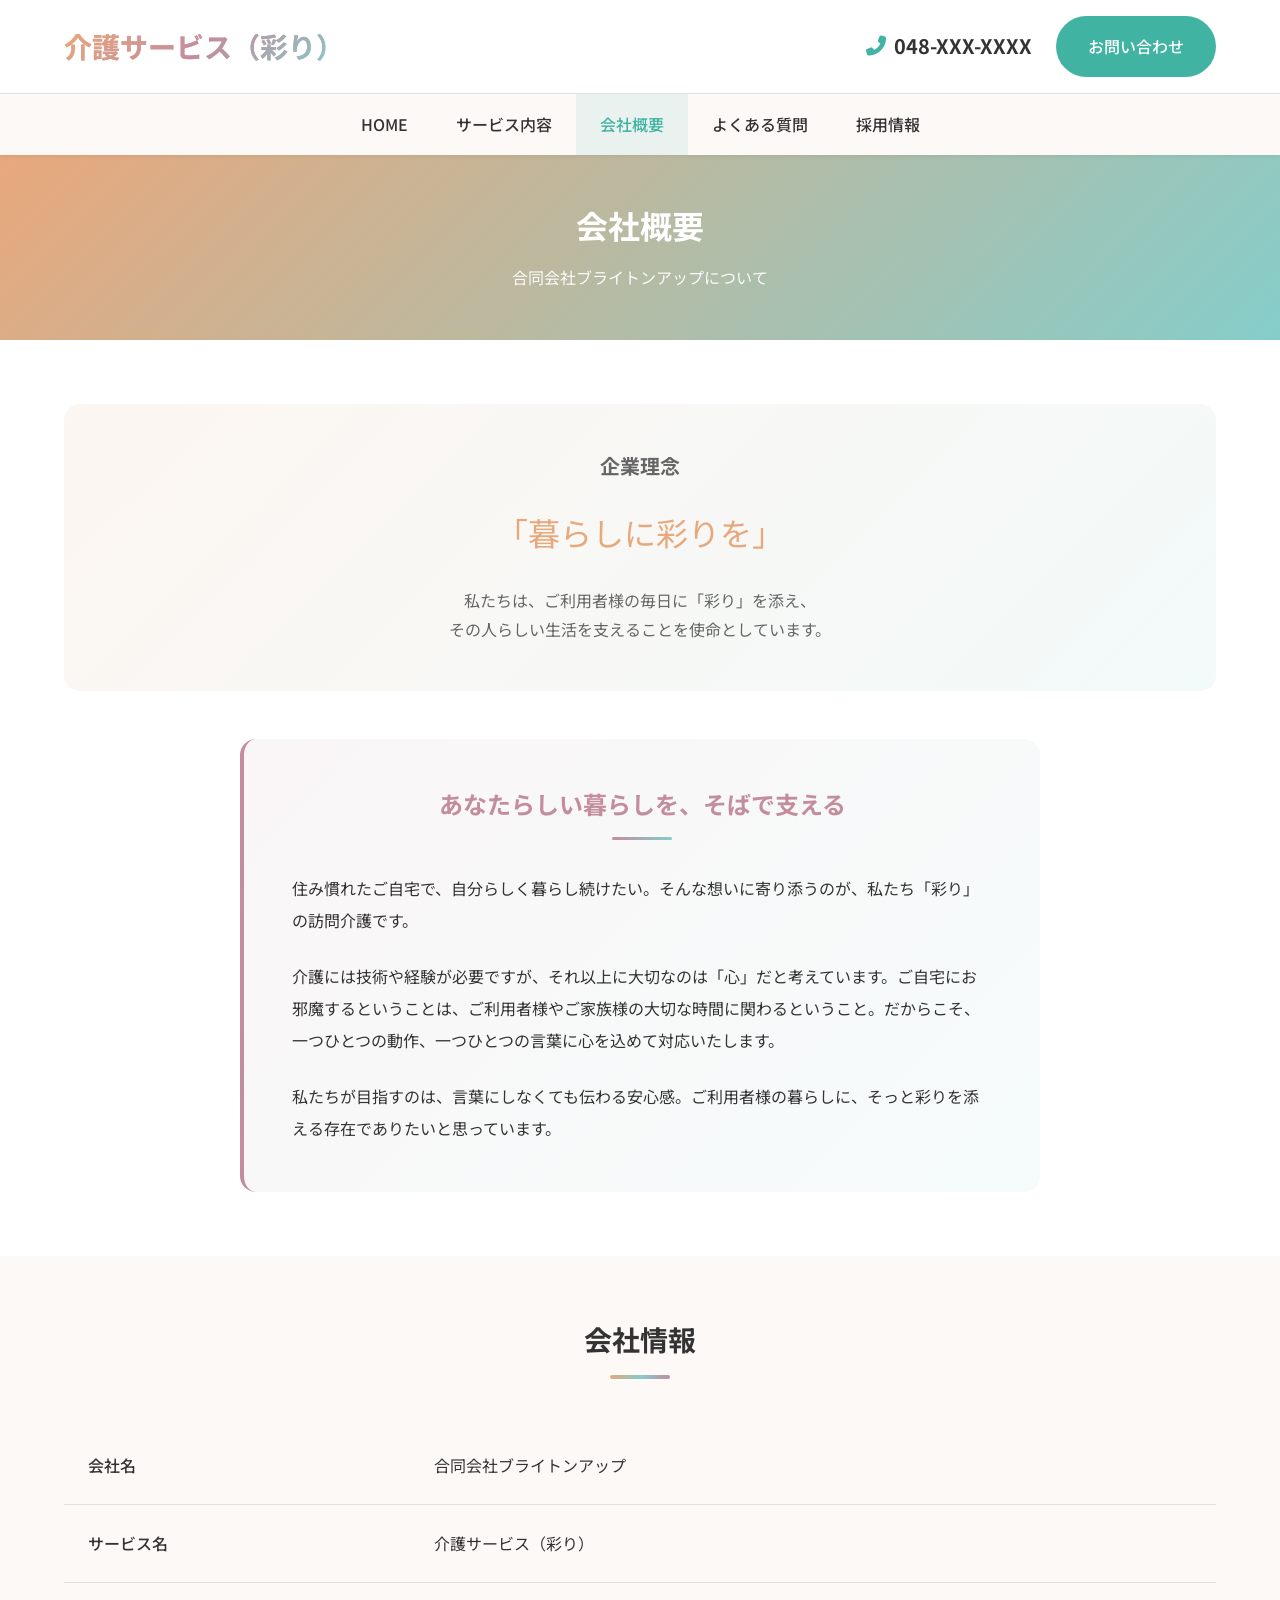
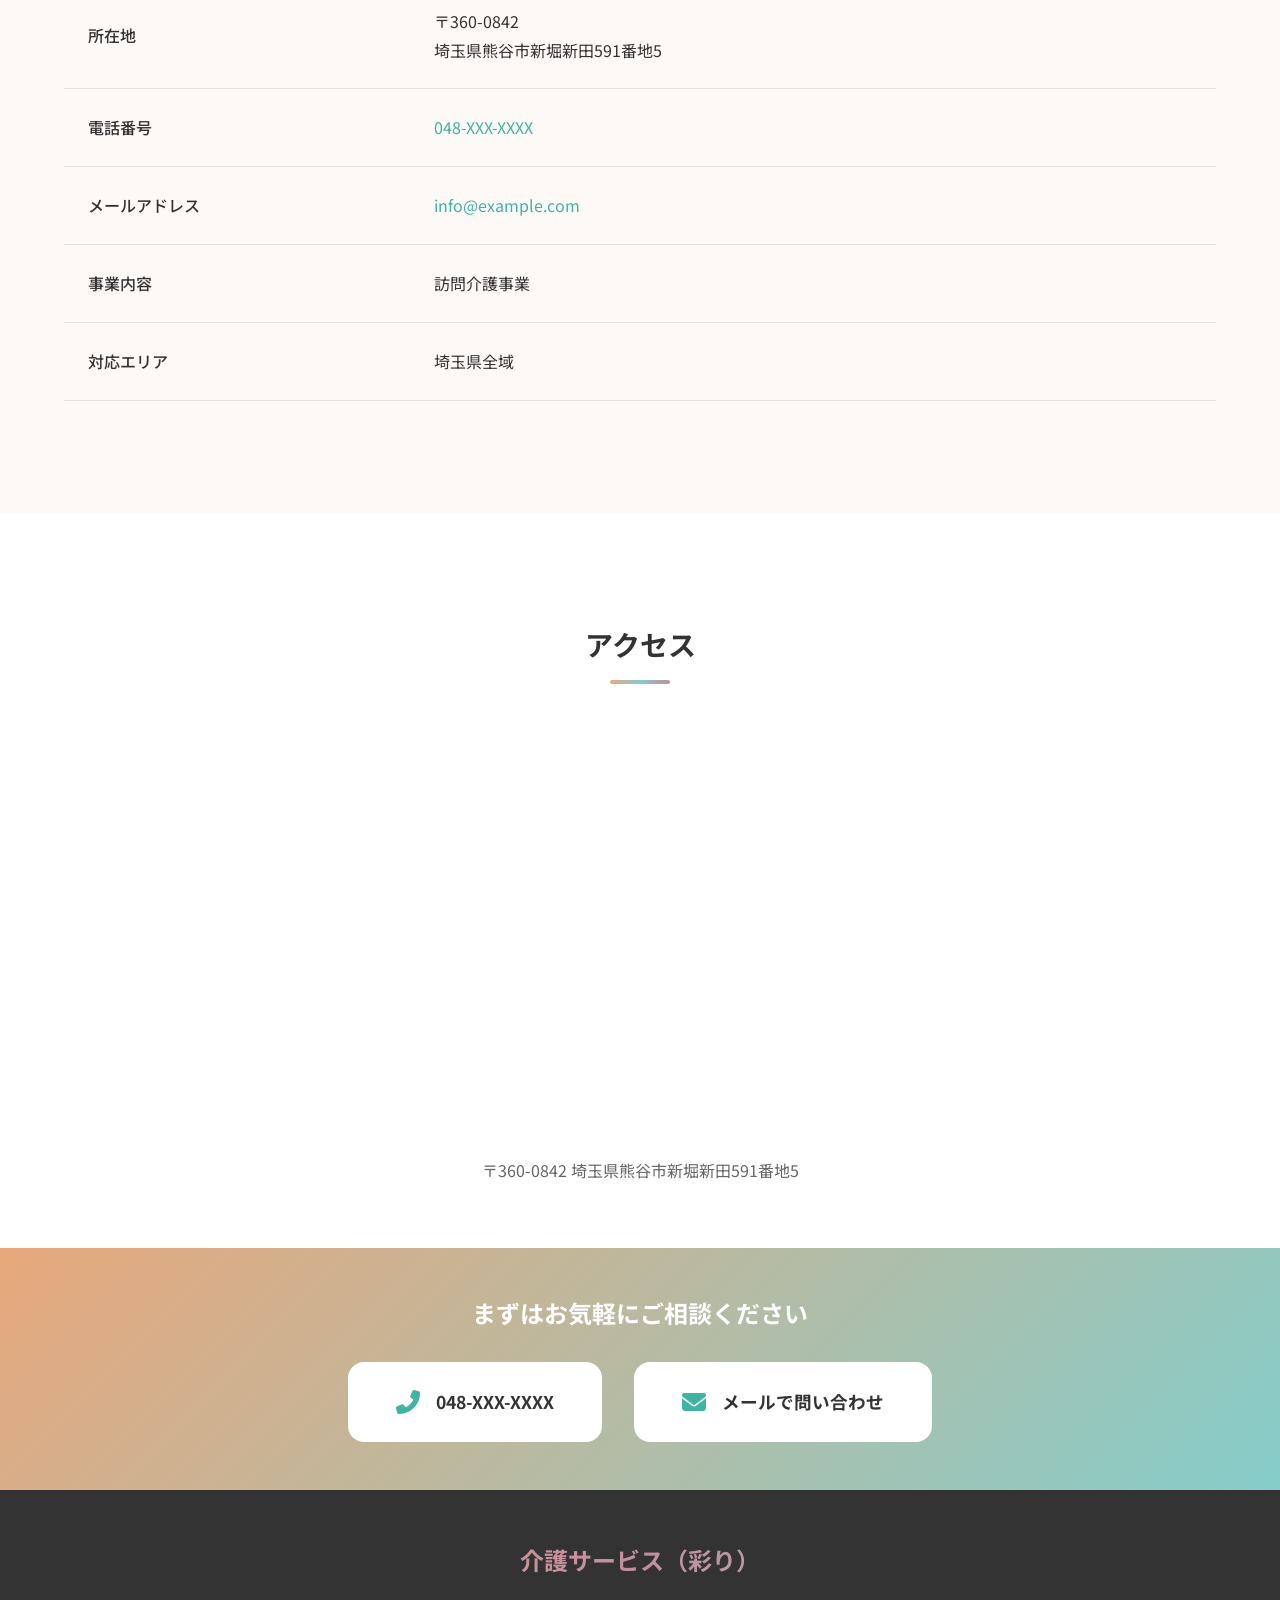
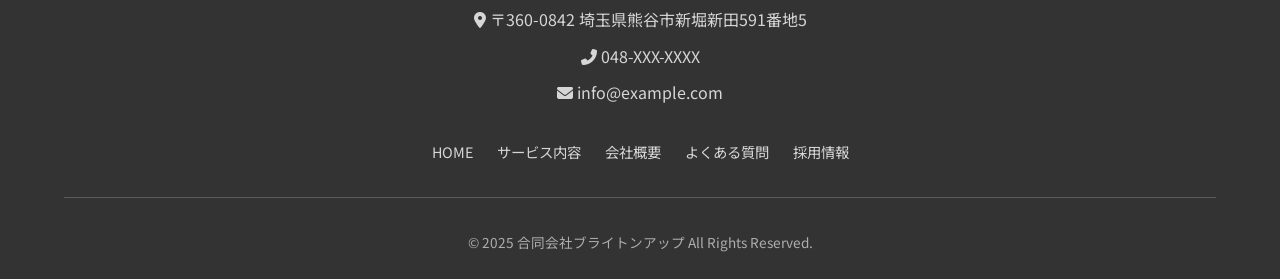
==== commit d4b96757: "メッセージセクションを追加 - トップページ：「安心」という名の彩りを - サービスページ：暮らしに彩りを届ける介護 - 会社概要ページ：あなたらしい暮らしを、そばで支える - 新規CSSコンポーネン" ====
--- a/company.html
+++ b/company.html
@@ -78,10 +78,17 @@
           <p class="company-philosophy__slogan">「暮らしに彩りを」</p>
           <p class="company-philosophy__text">
             私たちは、ご利用者様の毎日に「彩り」を添え、<br>
-            その人らしい生活を支えることを使命としています。<br><br>
-            一人ひとりの尊厳を大切に、<br>
-            心のこもったサービスを提供いたします。
+            その人らしい生活を支えることを使命としています。
           </p>
+        </div>
+
+        <div class="message-box message-box--philosophy fade-in">
+          <h3 class="message-box__title">あなたらしい暮らしを、そばで支える</h3>
+          <div class="message-box__content">
+            <p>住み慣れたご自宅で、自分らしく暮らし続けたい。そんな想いに寄り添うのが、私たち「彩り」の訪問介護です。</p>
+            <p>介護には技術や経験が必要ですが、それ以上に大切なのは「心」だと考えています。ご自宅にお邪魔するということは、ご利用者様やご家族様の大切な時間に関わるということ。だからこそ、一つひとつの動作、一つひとつの言葉に心を込めて対応いたします。</p>
+            <p>私たちが目指すのは、言葉にしなくても伝わる安心感。ご利用者様の暮らしに、そっと彩りを添える存在でありたいと思っています。</p>
+          </div>
         </div>
       </div>
     </section>
--- a/css/style.css
+++ b/css/style.css
@@ -1082,6 +1082,81 @@
 }
 
 /* ----------------------------------------
+   Message Box
+   ---------------------------------------- */
+.message-box {
+  max-width: 800px;
+  margin: 0 auto;
+  text-align: center;
+  padding: var(--spacing-xl);
+  background: linear-gradient(135deg, rgba(232, 168, 124, 0.08), rgba(133, 205, 202, 0.08));
+  border-radius: var(--radius-lg);
+  border-left: 4px solid var(--color-primary);
+}
+
+.message-box__title {
+  font-size: 1.75rem;
+  color: var(--color-primary);
+  margin-bottom: var(--spacing-lg);
+  position: relative;
+  display: inline-block;
+}
+
+.message-box__title::after {
+  content: '';
+  display: block;
+  width: 60px;
+  height: 3px;
+  background: linear-gradient(90deg, var(--color-primary), var(--color-secondary-1));
+  margin: var(--spacing-sm) auto 0;
+  border-radius: var(--radius-full);
+}
+
+.message-box__content {
+  text-align: left;
+  color: var(--color-text);
+  line-height: 2;
+}
+
+.message-box__content p {
+  margin-bottom: var(--spacing-md);
+}
+
+.message-box__content p:last-child {
+  margin-bottom: 0;
+}
+
+/* Home page variant */
+.message-box--home {
+  background: linear-gradient(135deg, rgba(65, 179, 163, 0.06), rgba(232, 168, 124, 0.06));
+  border-left-color: var(--color-accent);
+}
+
+.message-box--home .message-box__title {
+  color: var(--color-accent);
+}
+
+.message-box--home .message-box__title::after {
+  background: linear-gradient(90deg, var(--color-accent), var(--color-primary));
+}
+
+/* Philosophy page variant */
+.message-box--philosophy {
+  margin-top: var(--spacing-xl);
+  background: linear-gradient(135deg, rgba(195, 141, 158, 0.08), rgba(133, 205, 202, 0.08));
+  border-left-color: var(--color-secondary-2);
+}
+
+.message-box--philosophy .message-box__title {
+  font-size: 1.5rem;
+  color: var(--color-secondary-2);
+}
+
+.message-box--philosophy .message-box__title::after {
+  background: linear-gradient(90deg, var(--color-secondary-2), var(--color-secondary-1));
+}
+
+/* ----------------------------------------
    Utilities
    ---------------------------------------- */
 .text-center {
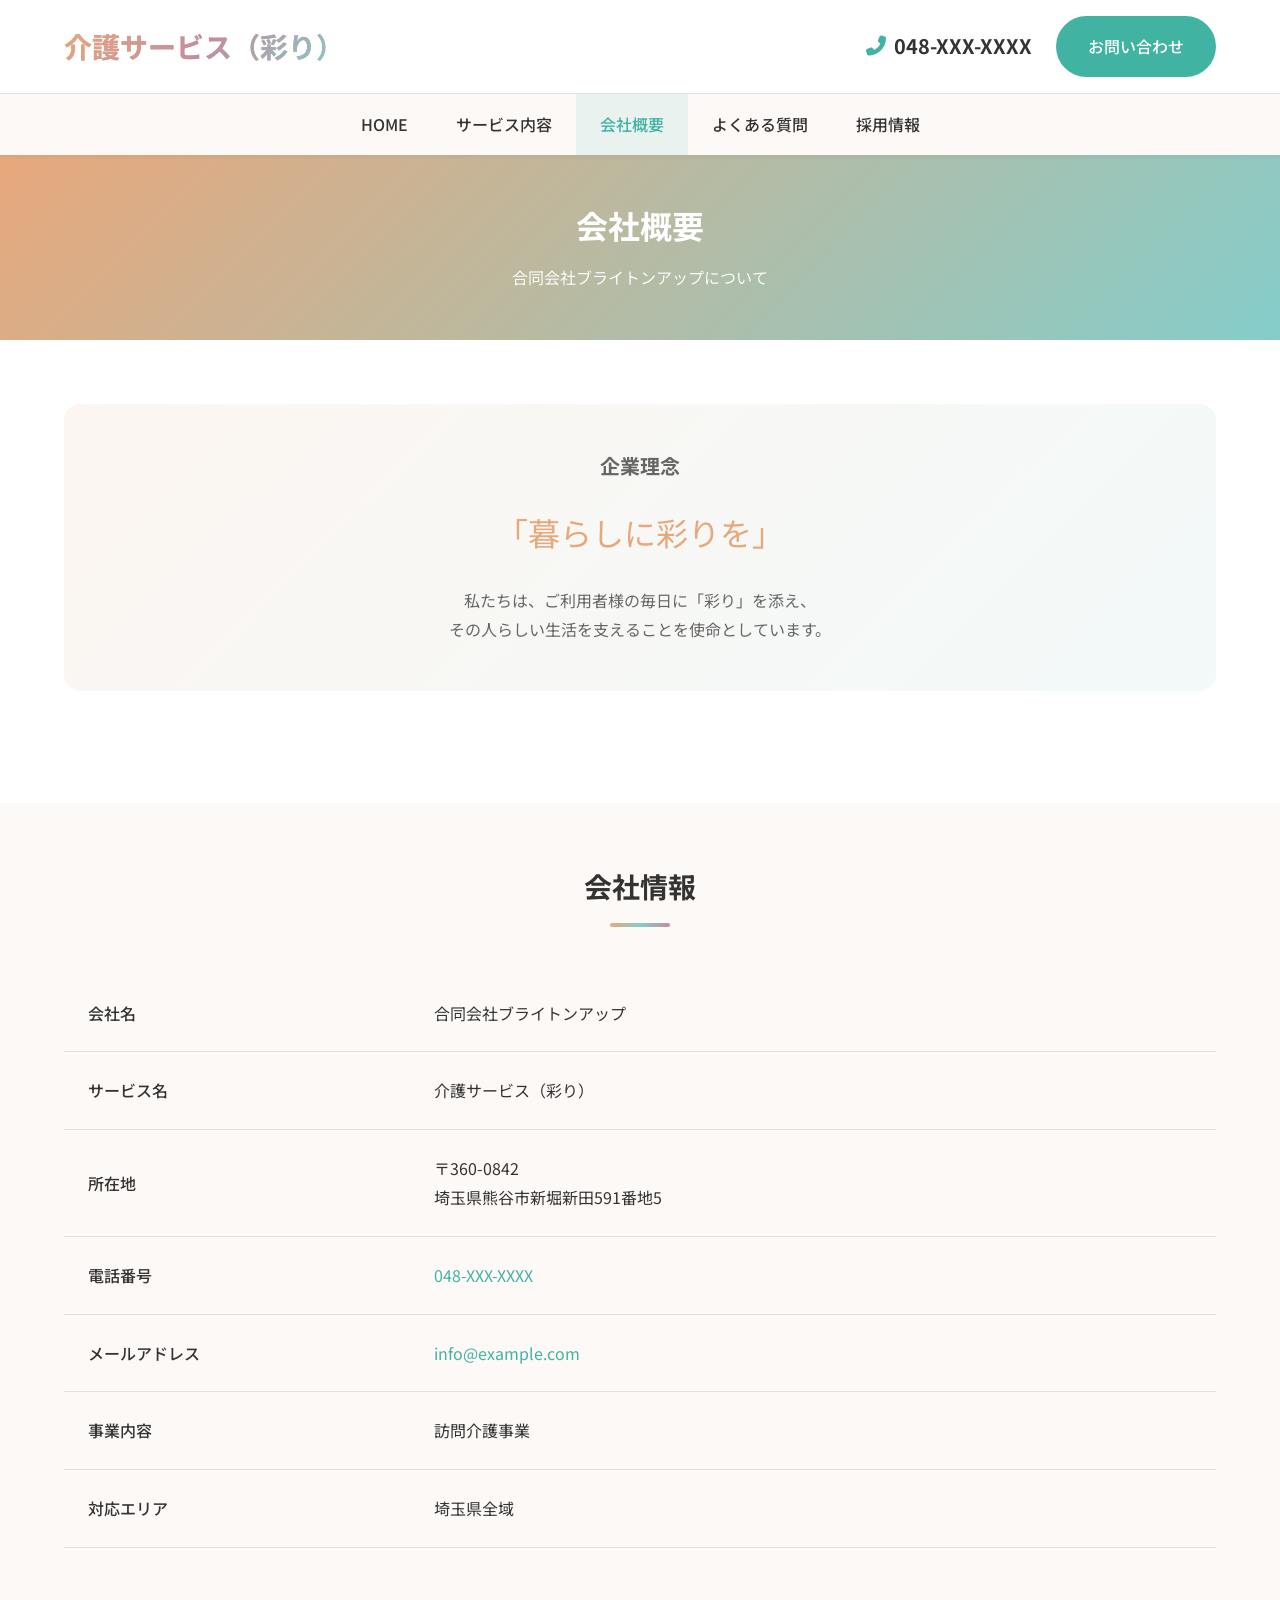
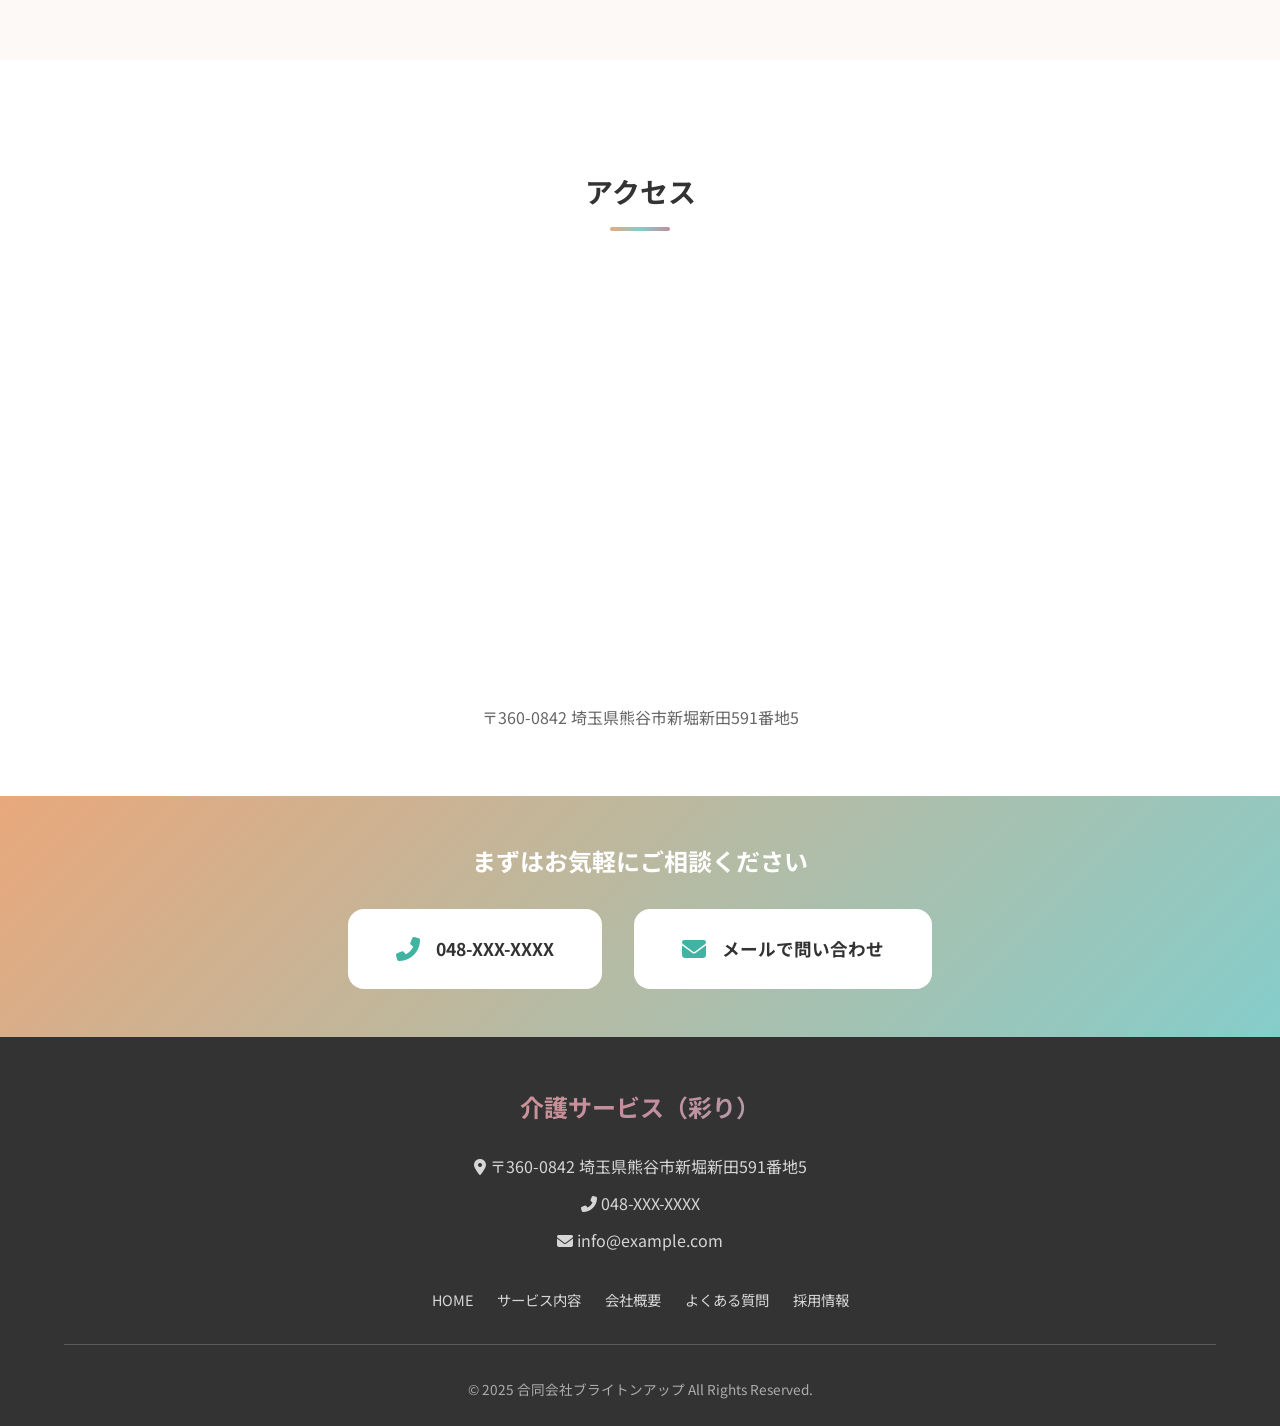
==== commit dc1e5d5b: "メッセージセクションを削除し元のレイアウトに戻す - トップページ：メッセージセクションを削除 - サービスページ：メッセージセクションを削除 - 会社概要ページ：メッセージボックスを削除 - CSS" ====
--- a/company.html
+++ b/company.html
@@ -80,15 +80,6 @@
             私たちは、ご利用者様の毎日に「彩り」を添え、<br>
             その人らしい生活を支えることを使命としています。
           </p>
-        </div>
-
-        <div class="message-box message-box--philosophy fade-in">
-          <h3 class="message-box__title">あなたらしい暮らしを、そばで支える</h3>
-          <div class="message-box__content">
-            <p>住み慣れたご自宅で、自分らしく暮らし続けたい。そんな想いに寄り添うのが、私たち「彩り」の訪問介護です。</p>
-            <p>介護には技術や経験が必要ですが、それ以上に大切なのは「心」だと考えています。ご自宅にお邪魔するということは、ご利用者様やご家族様の大切な時間に関わるということ。だからこそ、一つひとつの動作、一つひとつの言葉に心を込めて対応いたします。</p>
-            <p>私たちが目指すのは、言葉にしなくても伝わる安心感。ご利用者様の暮らしに、そっと彩りを添える存在でありたいと思っています。</p>
-          </div>
         </div>
       </div>
     </section>
--- a/css/style.css
+++ b/css/style.css
@@ -443,6 +443,12 @@
   height: 100%;
   object-fit: cover;
   z-index: 0;
+  opacity: 0;
+  transition: opacity 1.5s ease-in-out;
+}
+
+.hero__bg.is-active {
+  opacity: 1;
 }
 
 .hero__content {
@@ -1079,81 +1085,6 @@
 .recruit-table tr:last-child th,
 .recruit-table tr:last-child td {
   border-bottom: none;
-}
-
-/* ----------------------------------------
-   Message Box
-   ---------------------------------------- */
-.message-box {
-  max-width: 800px;
-  margin: 0 auto;
-  text-align: center;
-  padding: var(--spacing-xl);
-  background: linear-gradient(135deg, rgba(232, 168, 124, 0.08), rgba(133, 205, 202, 0.08));
-  border-radius: var(--radius-lg);
-  border-left: 4px solid var(--color-primary);
-}
-
-.message-box__title {
-  font-size: 1.75rem;
-  color: var(--color-primary);
-  margin-bottom: var(--spacing-lg);
-  position: relative;
-  display: inline-block;
-}
-
-.message-box__title::after {
-  content: '';
-  display: block;
-  width: 60px;
-  height: 3px;
-  background: linear-gradient(90deg, var(--color-primary), var(--color-secondary-1));
-  margin: var(--spacing-sm) auto 0;
-  border-radius: var(--radius-full);
-}
-
-.message-box__content {
-  text-align: left;
-  color: var(--color-text);
-  line-height: 2;
-}
-
-.message-box__content p {
-  margin-bottom: var(--spacing-md);
-}
-
-.message-box__content p:last-child {
-  margin-bottom: 0;
-}
-
-/* Home page variant */
-.message-box--home {
-  background: linear-gradient(135deg, rgba(65, 179, 163, 0.06), rgba(232, 168, 124, 0.06));
-  border-left-color: var(--color-accent);
-}
-
-.message-box--home .message-box__title {
-  color: var(--color-accent);
-}
-
-.message-box--home .message-box__title::after {
-  background: linear-gradient(90deg, var(--color-accent), var(--color-primary));
-}
-
-/* Philosophy page variant */
-.message-box--philosophy {
-  margin-top: var(--spacing-xl);
-  background: linear-gradient(135deg, rgba(195, 141, 158, 0.08), rgba(133, 205, 202, 0.08));
-  border-left-color: var(--color-secondary-2);
-}
-
-.message-box--philosophy .message-box__title {
-  font-size: 1.5rem;
-  color: var(--color-secondary-2);
-}
-
-.message-box--philosophy .message-box__title::after {
-  background: linear-gradient(90deg, var(--color-secondary-2), var(--color-secondary-1));
 }
 
 /* ----------------------------------------
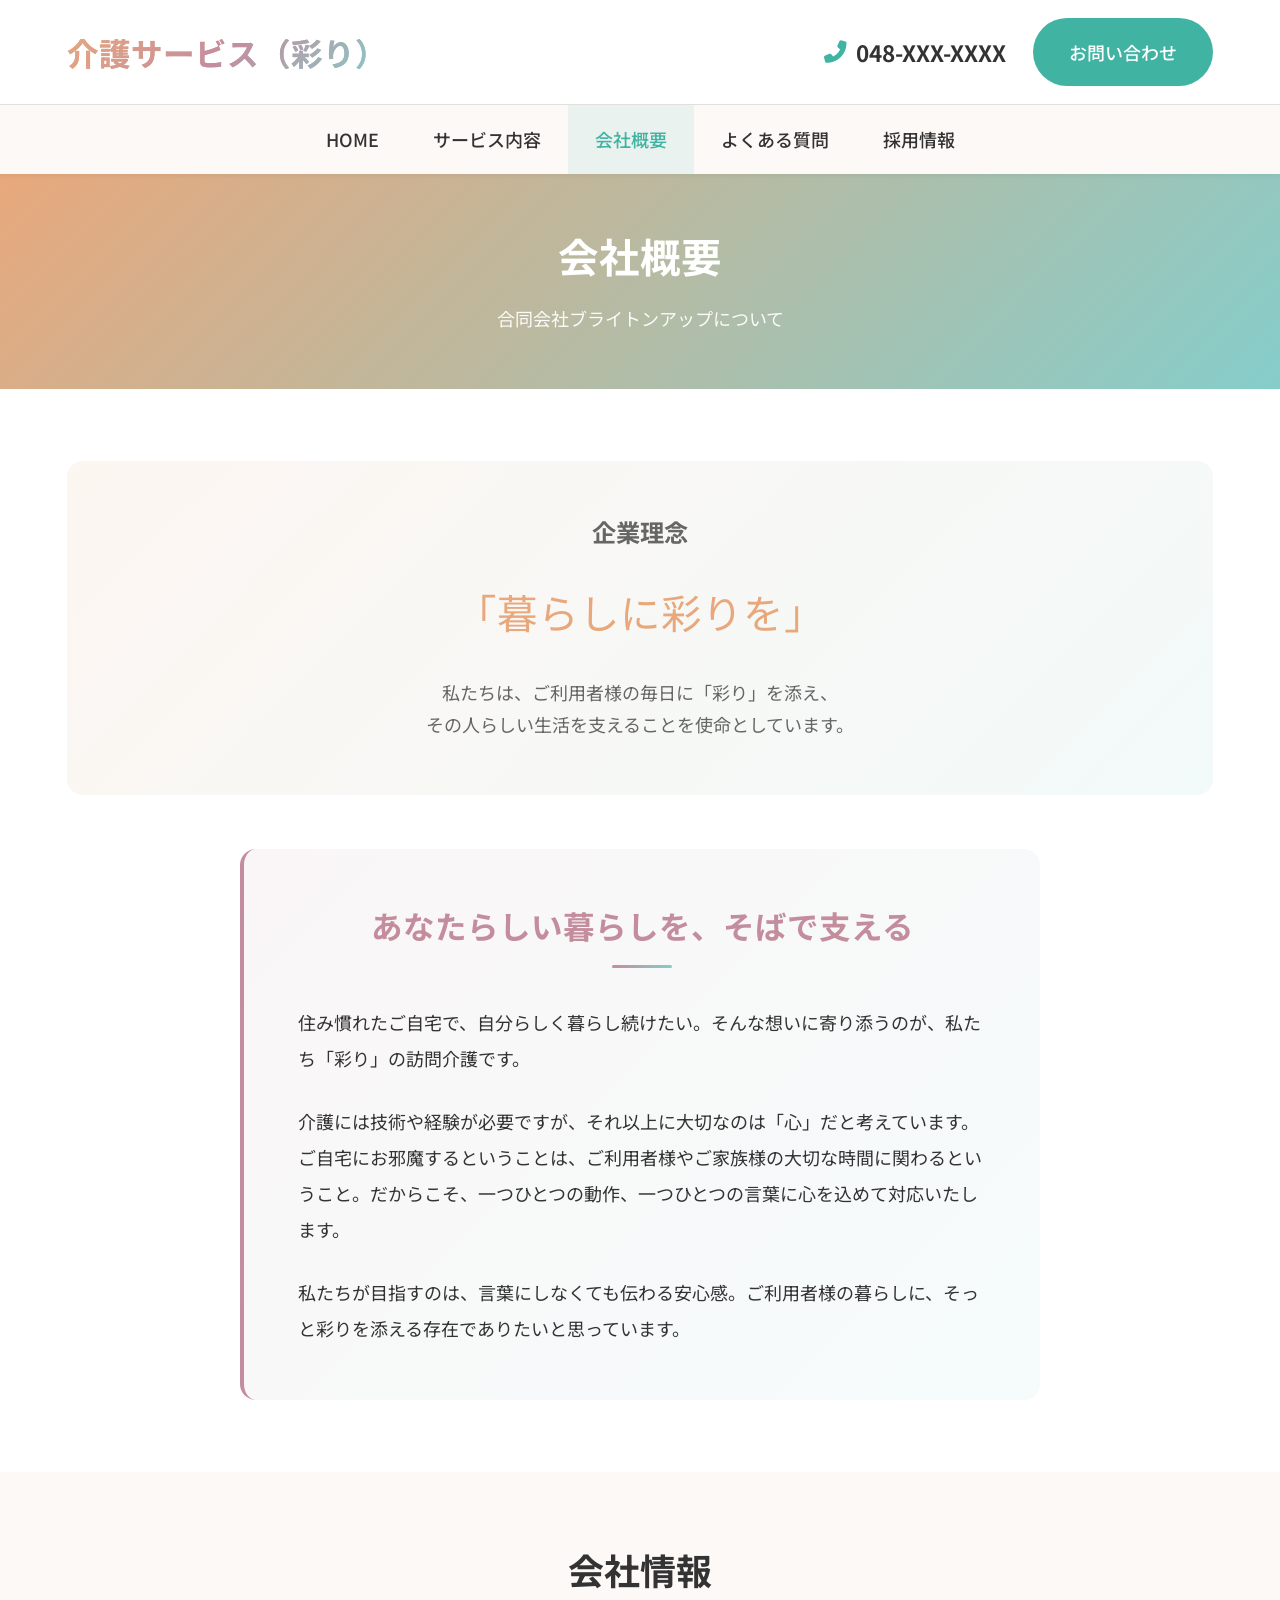
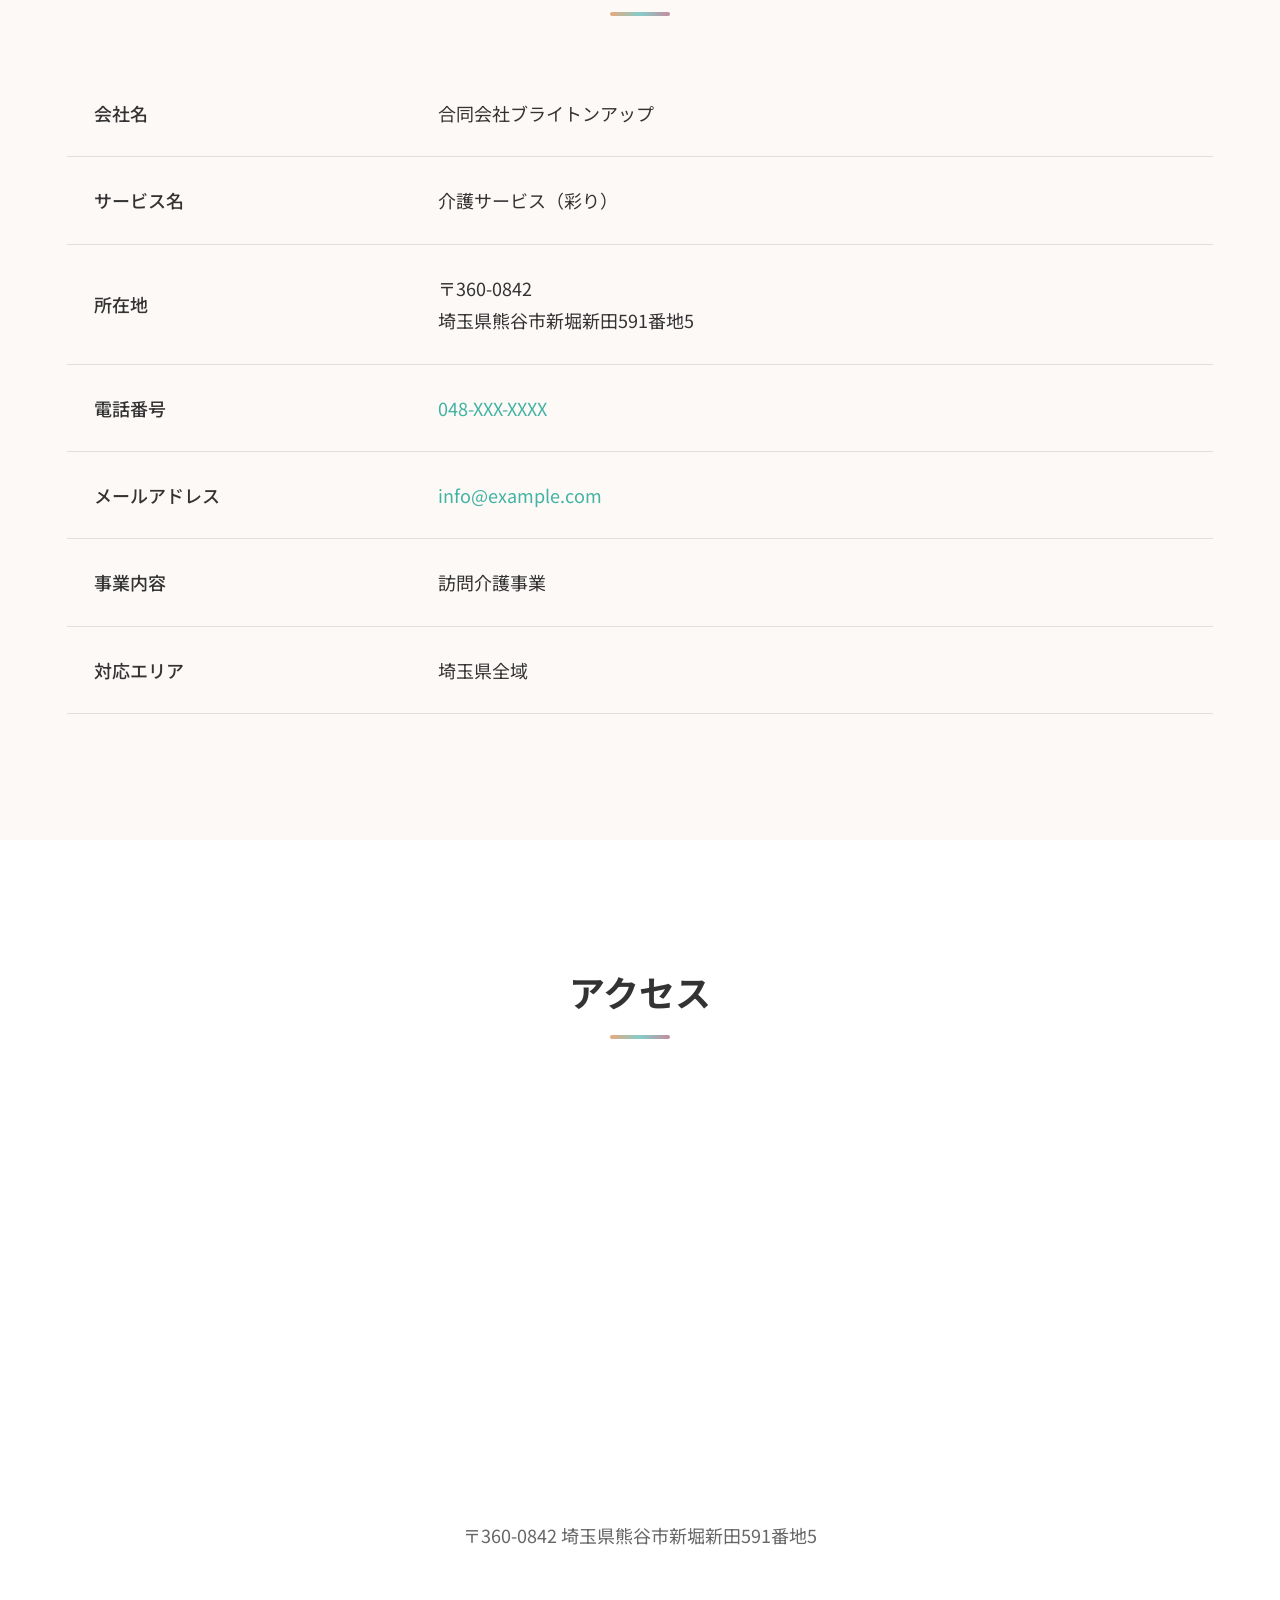
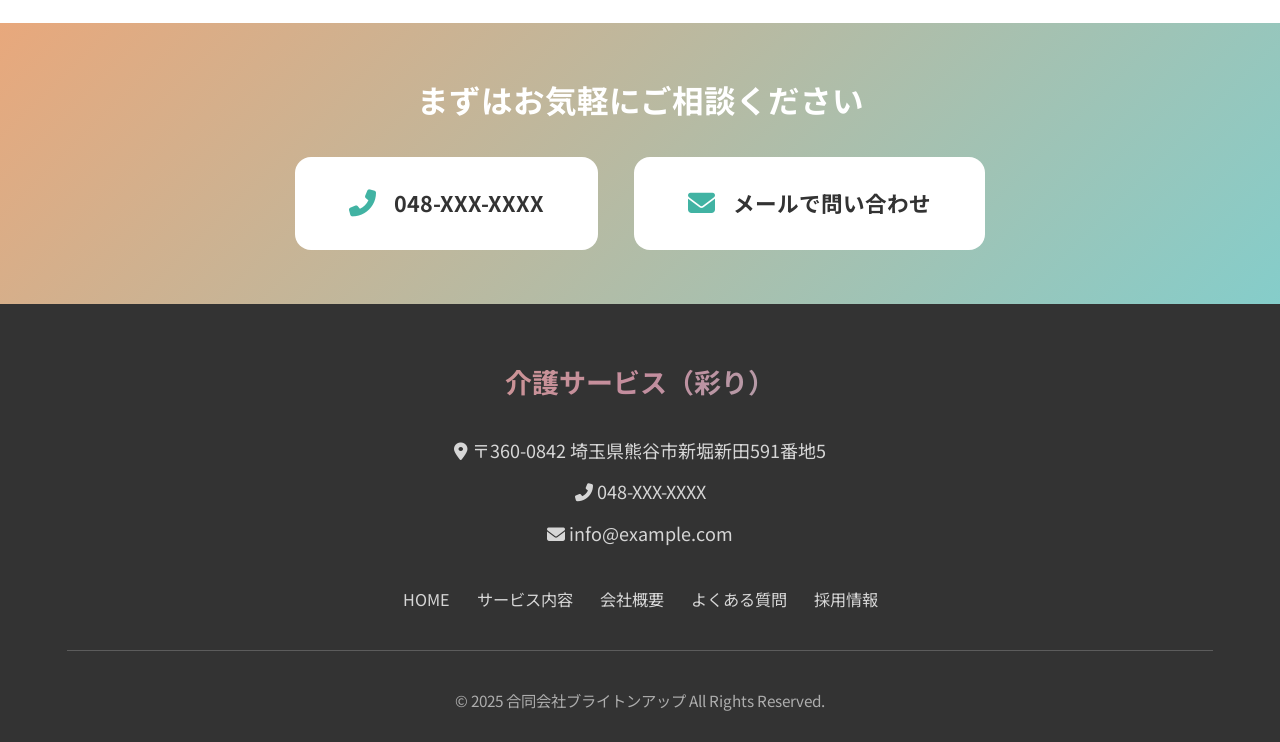
==== commit 233175da: "メッセージセクションを復活 - トップページ：「安心」という名の彩りを - サービスページ：暮らしに彩りを届ける介護 - 会社概要ページ：あなたらしい暮らしを、そばで支える - CSSのmessage" ====
--- a/company.html
+++ b/company.html
@@ -80,6 +80,15 @@
             私たちは、ご利用者様の毎日に「彩り」を添え、<br>
             その人らしい生活を支えることを使命としています。
           </p>
+        </div>
+
+        <div class="message-box message-box--philosophy fade-in">
+          <h3 class="message-box__title">あなたらしい暮らしを、そばで支える</h3>
+          <div class="message-box__content">
+            <p>住み慣れたご自宅で、自分らしく暮らし続けたい。そんな想いに寄り添うのが、私たち「彩り」の訪問介護です。</p>
+            <p>介護には技術や経験が必要ですが、それ以上に大切なのは「心」だと考えています。ご自宅にお邪魔するということは、ご利用者様やご家族様の大切な時間に関わるということ。だからこそ、一つひとつの動作、一つひとつの言葉に心を込めて対応いたします。</p>
+            <p>私たちが目指すのは、言葉にしなくても伝わる安心感。ご利用者様の暮らしに、そっと彩りを添える存在でありたいと思っています。</p>
+          </div>
         </div>
       </div>
     </section>
--- a/css/style.css
+++ b/css/style.css
@@ -64,7 +64,7 @@
 }
 
 html {
-  font-size: 16px;
+  font-size: 18px;
   scroll-behavior: smooth;
 }
 
@@ -109,19 +109,19 @@
 }
 
 h1 {
+  font-size: 2.25rem;
+}
+
+h2 {
   font-size: 2rem;
 }
 
-h2 {
+h3 {
   font-size: 1.75rem;
 }
 
-h3 {
+h4 {
   font-size: 1.5rem;
-}
-
-h4 {
-  font-size: 1.25rem;
 }
 
 p {
@@ -157,7 +157,7 @@
 .section__title {
   text-align: center;
   margin-bottom: var(--spacing-xl);
-  font-size: 1.75rem;
+  font-size: 2rem;
   position: relative;
 }
 
@@ -462,14 +462,14 @@
 }
 
 .hero__title {
-  font-size: 2.5rem;
+  font-size: 2.75rem;
   margin-bottom: var(--spacing-md);
   color: var(--color-white);
   text-shadow: 0 2px 4px rgba(0, 0, 0, 0.1);
 }
 
 .hero__subtitle {
-  font-size: 1.25rem;
+  font-size: 1.35rem;
   margin-bottom: var(--spacing-lg);
   opacity: 0.95;
 }
@@ -531,13 +531,13 @@
 }
 
 .feature-card__title {
-  font-size: 1.25rem;
+  font-size: 1.35rem;
   margin-bottom: var(--spacing-sm);
 }
 
 .feature-card__text {
   color: var(--color-text-sub);
-  font-size: 0.95rem;
+  font-size: 1rem;
 }
 
 /* ----------------------------------------
@@ -573,7 +573,7 @@
 }
 
 .service-card__title {
-  font-size: 1.25rem;
+  font-size: 1.35rem;
   margin-bottom: var(--spacing-sm);
   color: var(--color-text);
 }
@@ -609,7 +609,7 @@
 }
 
 .area__title {
-  font-size: 1.5rem;
+  font-size: 1.75rem;
   margin-bottom: var(--spacing-sm);
 }
 
@@ -628,7 +628,7 @@
 }
 
 .cta__title {
-  font-size: 1.5rem;
+  font-size: 1.75rem;
   margin-bottom: var(--spacing-lg);
   color: var(--color-white);
 }
@@ -648,7 +648,7 @@
   background-color: var(--color-white);
   color: var(--color-text);
   border-radius: var(--radius-lg);
-  font-size: 1.1rem;
+  font-size: 1.2rem;
   font-weight: 700;
   transition: transform var(--transition-fast), box-shadow var(--transition-fast);
 }
@@ -678,7 +678,7 @@
 }
 
 .recruit-banner__title {
-  font-size: 1.5rem;
+  font-size: 1.75rem;
   margin-bottom: var(--spacing-sm);
   color: var(--color-white);
 }
@@ -699,7 +699,7 @@
 }
 
 .page-header__title {
-  font-size: 2rem;
+  font-size: 2.25rem;
   margin-bottom: var(--spacing-sm);
   color: var(--color-white);
 }
@@ -736,7 +736,7 @@
 }
 
 .service-detail__content h3 {
-  font-size: 1.5rem;
+  font-size: 1.75rem;
   margin-bottom: var(--spacing-md);
   padding-bottom: var(--spacing-sm);
   border-bottom: 3px solid var(--color-primary);
@@ -812,13 +812,13 @@
 }
 
 .flow__title {
-  font-size: 1.1rem;
+  font-size: 1.2rem;
   margin-bottom: var(--spacing-xs);
 }
 
 .flow__text {
   color: var(--color-text-sub);
-  font-size: 0.95rem;
+  font-size: 1rem;
 }
 
 /* ----------------------------------------
@@ -833,13 +833,13 @@
 }
 
 .company-philosophy__title {
-  font-size: 1.25rem;
+  font-size: 1.35rem;
   color: var(--color-text-sub);
   margin-bottom: var(--spacing-md);
 }
 
 .company-philosophy__slogan {
-  font-size: 2rem;
+  font-size: 2.25rem;
   color: var(--color-primary);
   margin-bottom: var(--spacing-md);
 }
@@ -912,7 +912,7 @@
   background-color: var(--color-white);
   border: none;
   text-align: left;
-  font-size: 1rem;
+  font-size: 1.1rem;
   font-weight: 500;
   cursor: pointer;
   display: flex;
@@ -1004,7 +1004,7 @@
 }
 
 .recruit-message__title {
-  font-size: 1.75rem;
+  font-size: 2rem;
   margin-bottom: var(--spacing-md);
   color: var(--color-secondary-2);
 }
@@ -1015,7 +1015,7 @@
 }
 
 .recruit-message__highlight {
-  font-size: 1.1rem;
+  font-size: 1.2rem;
   font-weight: 700;
   color: var(--color-secondary-3);
 }
@@ -1050,13 +1050,13 @@
 }
 
 .benefit-item__content h4 {
-  font-size: 1rem;
+  font-size: 1.1rem;
   margin-bottom: var(--spacing-xs);
 }
 
 .benefit-item__content p {
   color: var(--color-text-sub);
-  font-size: 0.9rem;
+  font-size: 1rem;
 }
 
 .recruit-table {
@@ -1088,6 +1088,81 @@
 }
 
 /* ----------------------------------------
+   Message Box
+   ---------------------------------------- */
+.message-box {
+  max-width: 800px;
+  margin: 0 auto;
+  text-align: center;
+  padding: var(--spacing-xl);
+  background: linear-gradient(135deg, rgba(232, 168, 124, 0.08), rgba(133, 205, 202, 0.08));
+  border-radius: var(--radius-lg);
+  border-left: 4px solid var(--color-primary);
+}
+
+.message-box__title {
+  font-size: 2rem;
+  color: var(--color-primary);
+  margin-bottom: var(--spacing-lg);
+  position: relative;
+  display: inline-block;
+}
+
+.message-box__title::after {
+  content: '';
+  display: block;
+  width: 60px;
+  height: 3px;
+  background: linear-gradient(90deg, var(--color-primary), var(--color-secondary-1));
+  margin: var(--spacing-sm) auto 0;
+  border-radius: var(--radius-full);
+}
+
+.message-box__content {
+  text-align: left;
+  color: var(--color-text);
+  line-height: 2;
+}
+
+.message-box__content p {
+  margin-bottom: var(--spacing-md);
+}
+
+.message-box__content p:last-child {
+  margin-bottom: 0;
+}
+
+/* Home page variant */
+.message-box--home {
+  background: linear-gradient(135deg, rgba(65, 179, 163, 0.06), rgba(232, 168, 124, 0.06));
+  border-left-color: var(--color-accent);
+}
+
+.message-box--home .message-box__title {
+  color: var(--color-accent);
+}
+
+.message-box--home .message-box__title::after {
+  background: linear-gradient(90deg, var(--color-accent), var(--color-primary));
+}
+
+/* Philosophy page variant */
+.message-box--philosophy {
+  margin-top: var(--spacing-xl);
+  background: linear-gradient(135deg, rgba(195, 141, 158, 0.08), rgba(133, 205, 202, 0.08));
+  border-left-color: var(--color-secondary-2);
+}
+
+.message-box--philosophy .message-box__title {
+  font-size: 1.75rem;
+  color: var(--color-secondary-2);
+}
+
+.message-box--philosophy .message-box__title::after {
+  background: linear-gradient(90deg, var(--color-secondary-2), var(--color-secondary-1));
+}
+
+/* ----------------------------------------
    Utilities
    ---------------------------------------- */
 .text-center {
@@ -1160,7 +1235,7 @@
    ---------------------------------------- */
 @media (max-width: 767px) {
   html {
-    font-size: 15px;
+    font-size: 16px;
   }
 
   .section {
@@ -1168,7 +1243,7 @@
   }
 
   .section__title {
-    font-size: 1.5rem;
+    font-size: 1.75rem;
   }
 
   /* Header Mobile */
@@ -1228,11 +1303,11 @@
   }
 
   .hero__title {
-    font-size: 1.75rem;
+    font-size: 2rem;
   }
 
   .hero__subtitle {
-    font-size: 1rem;
+    font-size: 1.1rem;
   }
 
   .hero__buttons {
@@ -1286,7 +1361,7 @@
 
   /* Page Header Mobile */
   .page-header__title {
-    font-size: 1.5rem;
+    font-size: 1.75rem;
   }
 
   /* Service Detail Mobile */
@@ -1317,13 +1392,13 @@
   /* FAQ Mobile */
   .faq-item__question {
     padding: var(--spacing-sm) var(--spacing-md);
-    font-size: 0.95rem;
+    font-size: 1rem;
   }
 
   .faq-item__answer {
     padding: var(--spacing-sm) var(--spacing-md);
     padding-left: calc(var(--spacing-md) + 1.2rem);
-    font-size: 0.9rem;
+    font-size: 1rem;
   }
 
   /* Recruit Mobile */
@@ -1332,7 +1407,7 @@
   }
 
   .recruit-message__title {
-    font-size: 1.5rem;
+    font-size: 1.75rem;
   }
 
   .recruit-table th,
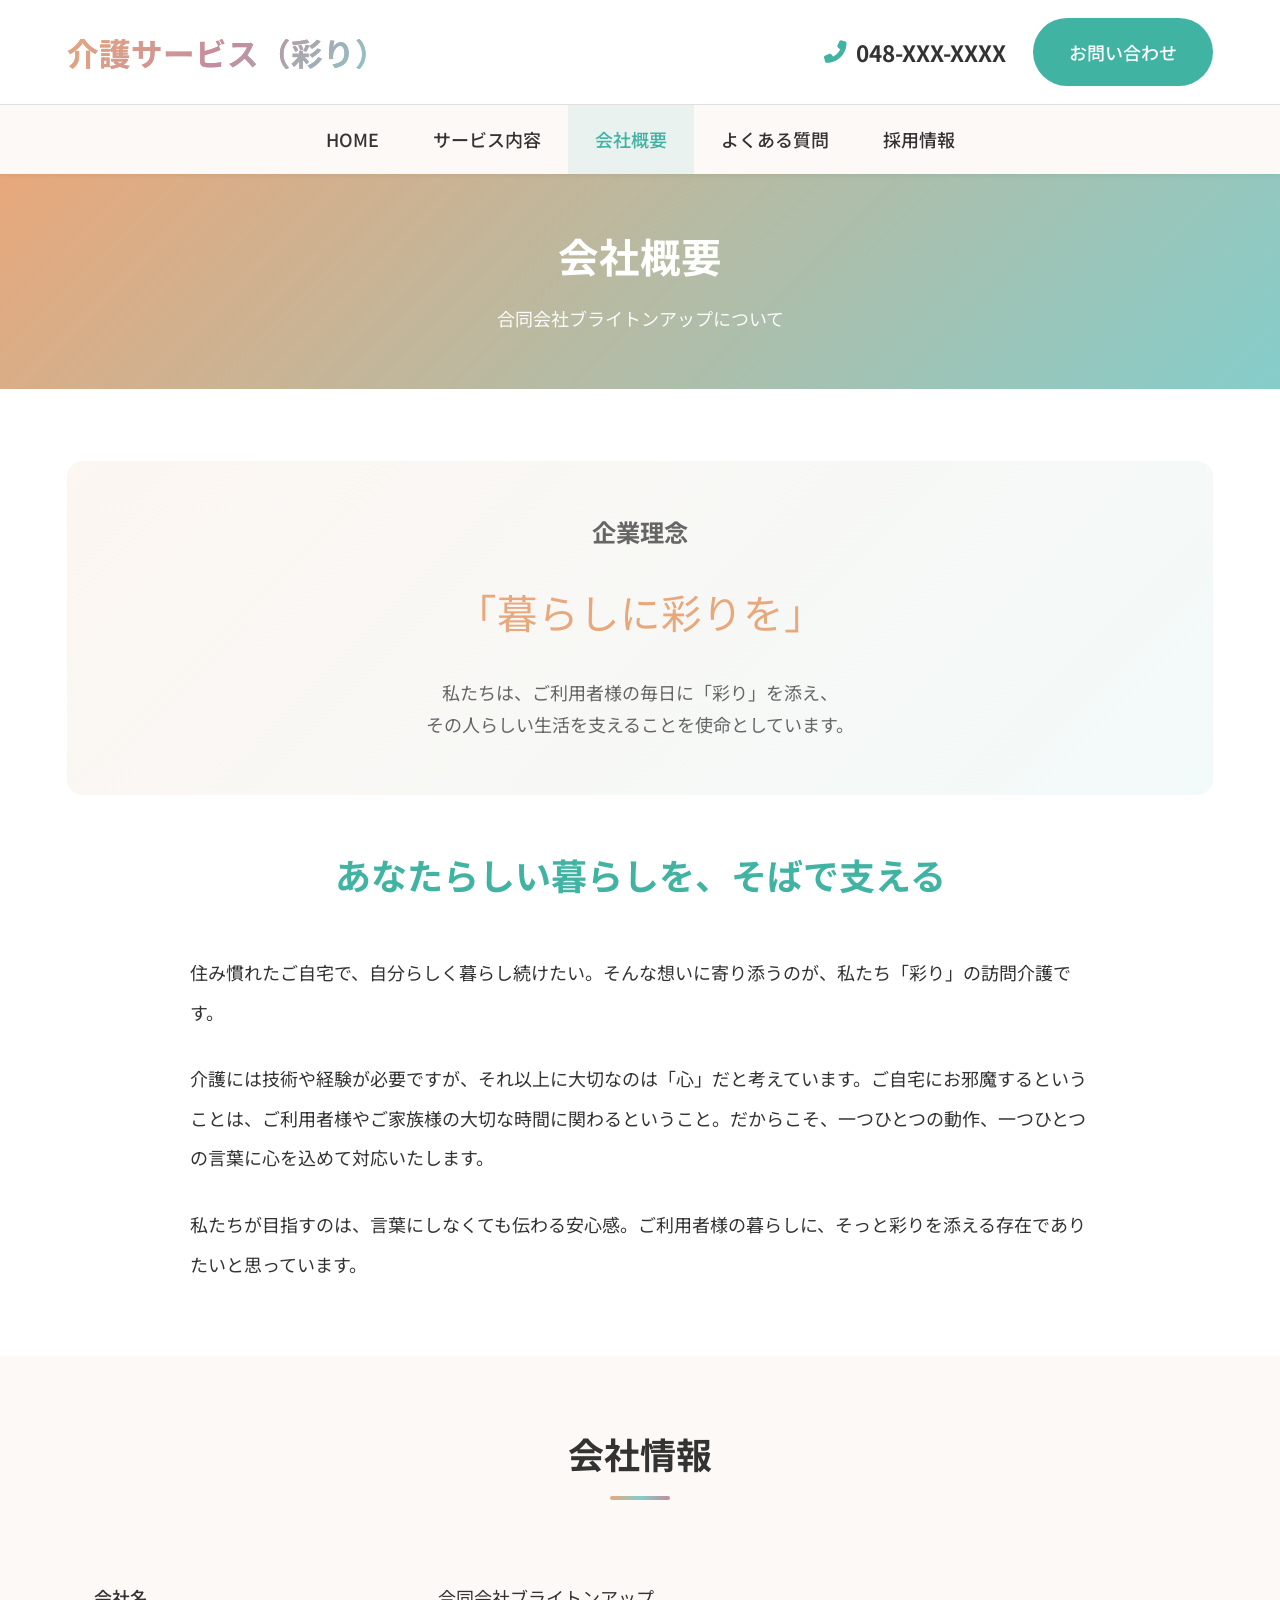
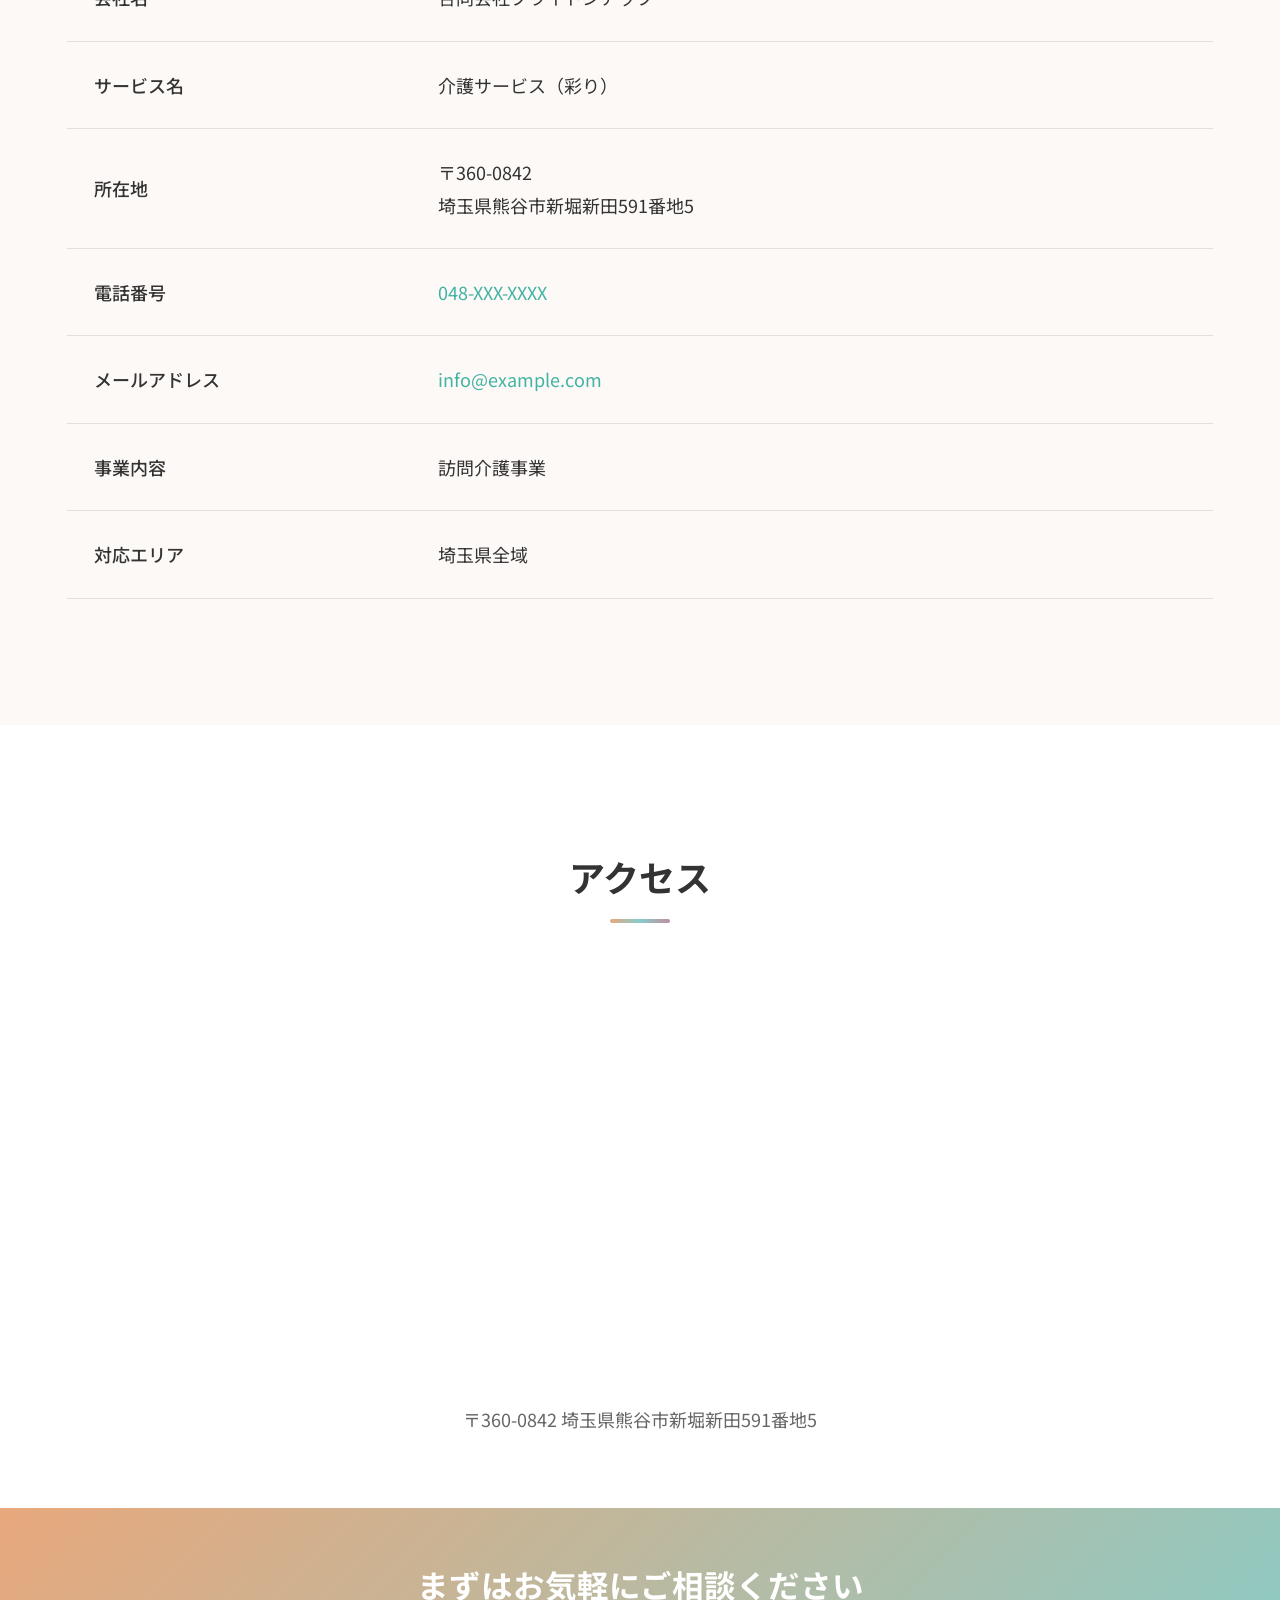
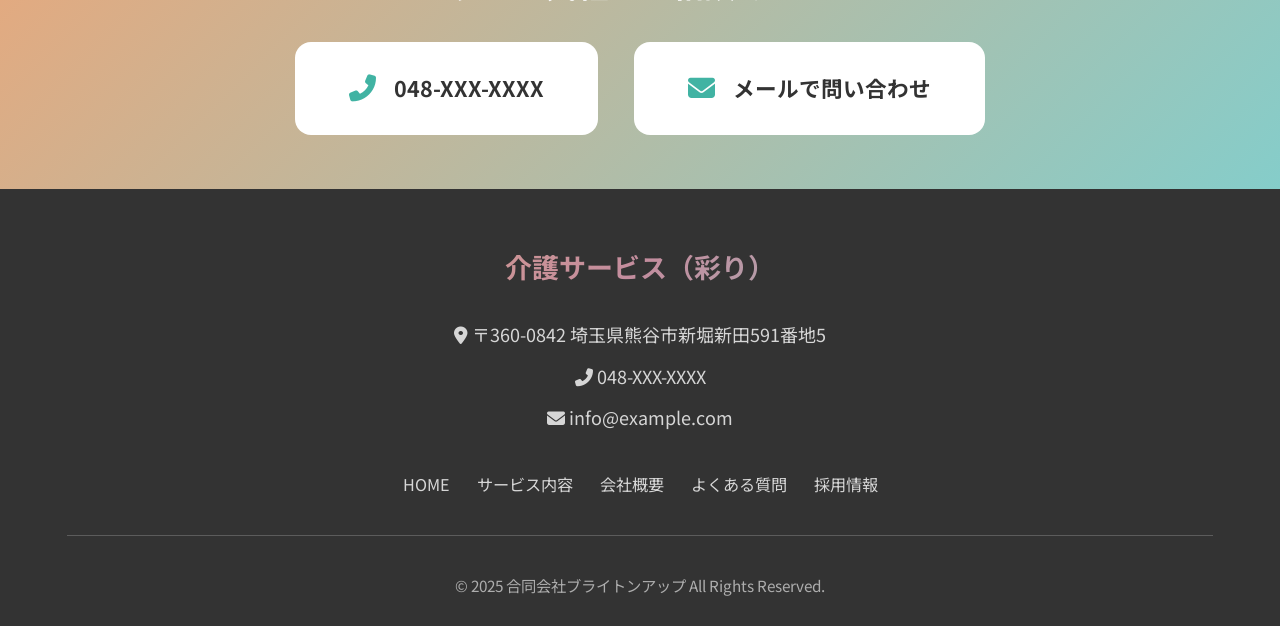
==== commit c27d8400: "メッセージセクションをシンプルな文字のみのデザインに変更 - カード型デザインから背景なしのテキストのみに変更 - 見出し（緑）＋本文のシンプルな構成 - 全3ページに適用  🤖 Generated " ====
--- a/company.html
+++ b/company.html
@@ -82,9 +82,9 @@
           </p>
         </div>
 
-        <div class="message-box message-box--philosophy fade-in">
-          <h3 class="message-box__title">あなたらしい暮らしを、そばで支える</h3>
-          <div class="message-box__content">
+        <div class="message-section fade-in" style="margin-top: var(--spacing-xl);">
+          <h3 class="message-section__title">あなたらしい暮らしを、そばで支える</h3>
+          <div class="message-section__content">
             <p>住み慣れたご自宅で、自分らしく暮らし続けたい。そんな想いに寄り添うのが、私たち「彩り」の訪問介護です。</p>
             <p>介護には技術や経験が必要ですが、それ以上に大切なのは「心」だと考えています。ご自宅にお邪魔するということは、ご利用者様やご家族様の大切な時間に関わるということ。だからこそ、一つひとつの動作、一つひとつの言葉に心を込めて対応いたします。</p>
             <p>私たちが目指すのは、言葉にしなくても伝わる安心感。ご利用者様の暮らしに、そっと彩りを添える存在でありたいと思っています。</p>
--- a/css/style.css
+++ b/css/style.css
@@ -1088,78 +1088,33 @@
 }
 
 /* ----------------------------------------
-   Message Box
-   ---------------------------------------- */
-.message-box {
-  max-width: 800px;
+   Message Section (Simple Text)
+   ---------------------------------------- */
+.message-section {
+  max-width: 900px;
   margin: 0 auto;
   text-align: center;
-  padding: var(--spacing-xl);
-  background: linear-gradient(135deg, rgba(232, 168, 124, 0.08), rgba(133, 205, 202, 0.08));
-  border-radius: var(--radius-lg);
-  border-left: 4px solid var(--color-primary);
-}
-
-.message-box__title {
+}
+
+.message-section__title {
   font-size: 2rem;
-  color: var(--color-primary);
-  margin-bottom: var(--spacing-lg);
-  position: relative;
-  display: inline-block;
-}
-
-.message-box__title::after {
-  content: '';
-  display: block;
-  width: 60px;
-  height: 3px;
-  background: linear-gradient(90deg, var(--color-primary), var(--color-secondary-1));
-  margin: var(--spacing-sm) auto 0;
-  border-radius: var(--radius-full);
-}
-
-.message-box__content {
+  color: var(--color-accent);
+  margin-bottom: var(--spacing-xl);
+  font-weight: 700;
+}
+
+.message-section__content {
   text-align: left;
   color: var(--color-text);
-  line-height: 2;
-}
-
-.message-box__content p {
+  line-height: 2.2;
+}
+
+.message-section__content p {
   margin-bottom: var(--spacing-md);
 }
 
-.message-box__content p:last-child {
+.message-section__content p:last-child {
   margin-bottom: 0;
-}
-
-/* Home page variant */
-.message-box--home {
-  background: linear-gradient(135deg, rgba(65, 179, 163, 0.06), rgba(232, 168, 124, 0.06));
-  border-left-color: var(--color-accent);
-}
-
-.message-box--home .message-box__title {
-  color: var(--color-accent);
-}
-
-.message-box--home .message-box__title::after {
-  background: linear-gradient(90deg, var(--color-accent), var(--color-primary));
-}
-
-/* Philosophy page variant */
-.message-box--philosophy {
-  margin-top: var(--spacing-xl);
-  background: linear-gradient(135deg, rgba(195, 141, 158, 0.08), rgba(133, 205, 202, 0.08));
-  border-left-color: var(--color-secondary-2);
-}
-
-.message-box--philosophy .message-box__title {
-  font-size: 1.75rem;
-  color: var(--color-secondary-2);
-}
-
-.message-box--philosophy .message-box__title::after {
-  background: linear-gradient(90deg, var(--color-secondary-2), var(--color-secondary-1));
 }
 
 /* ----------------------------------------
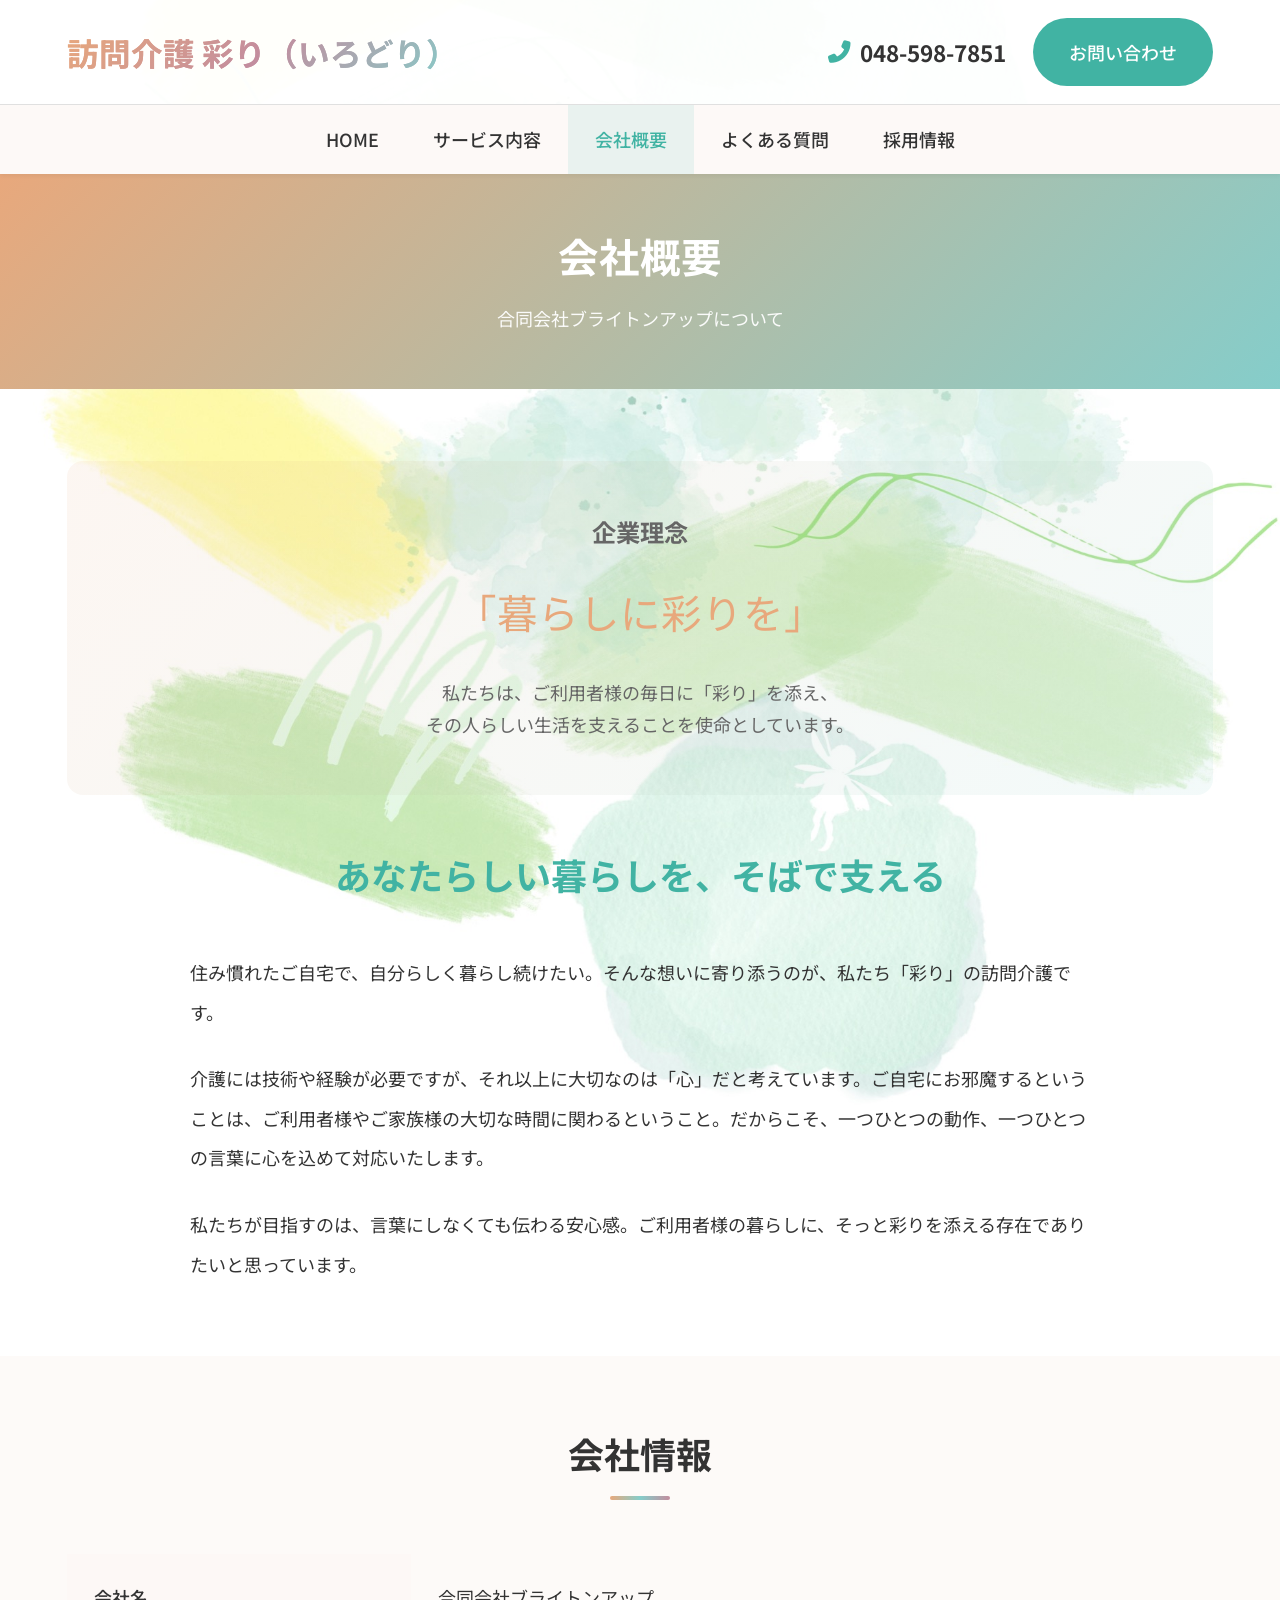
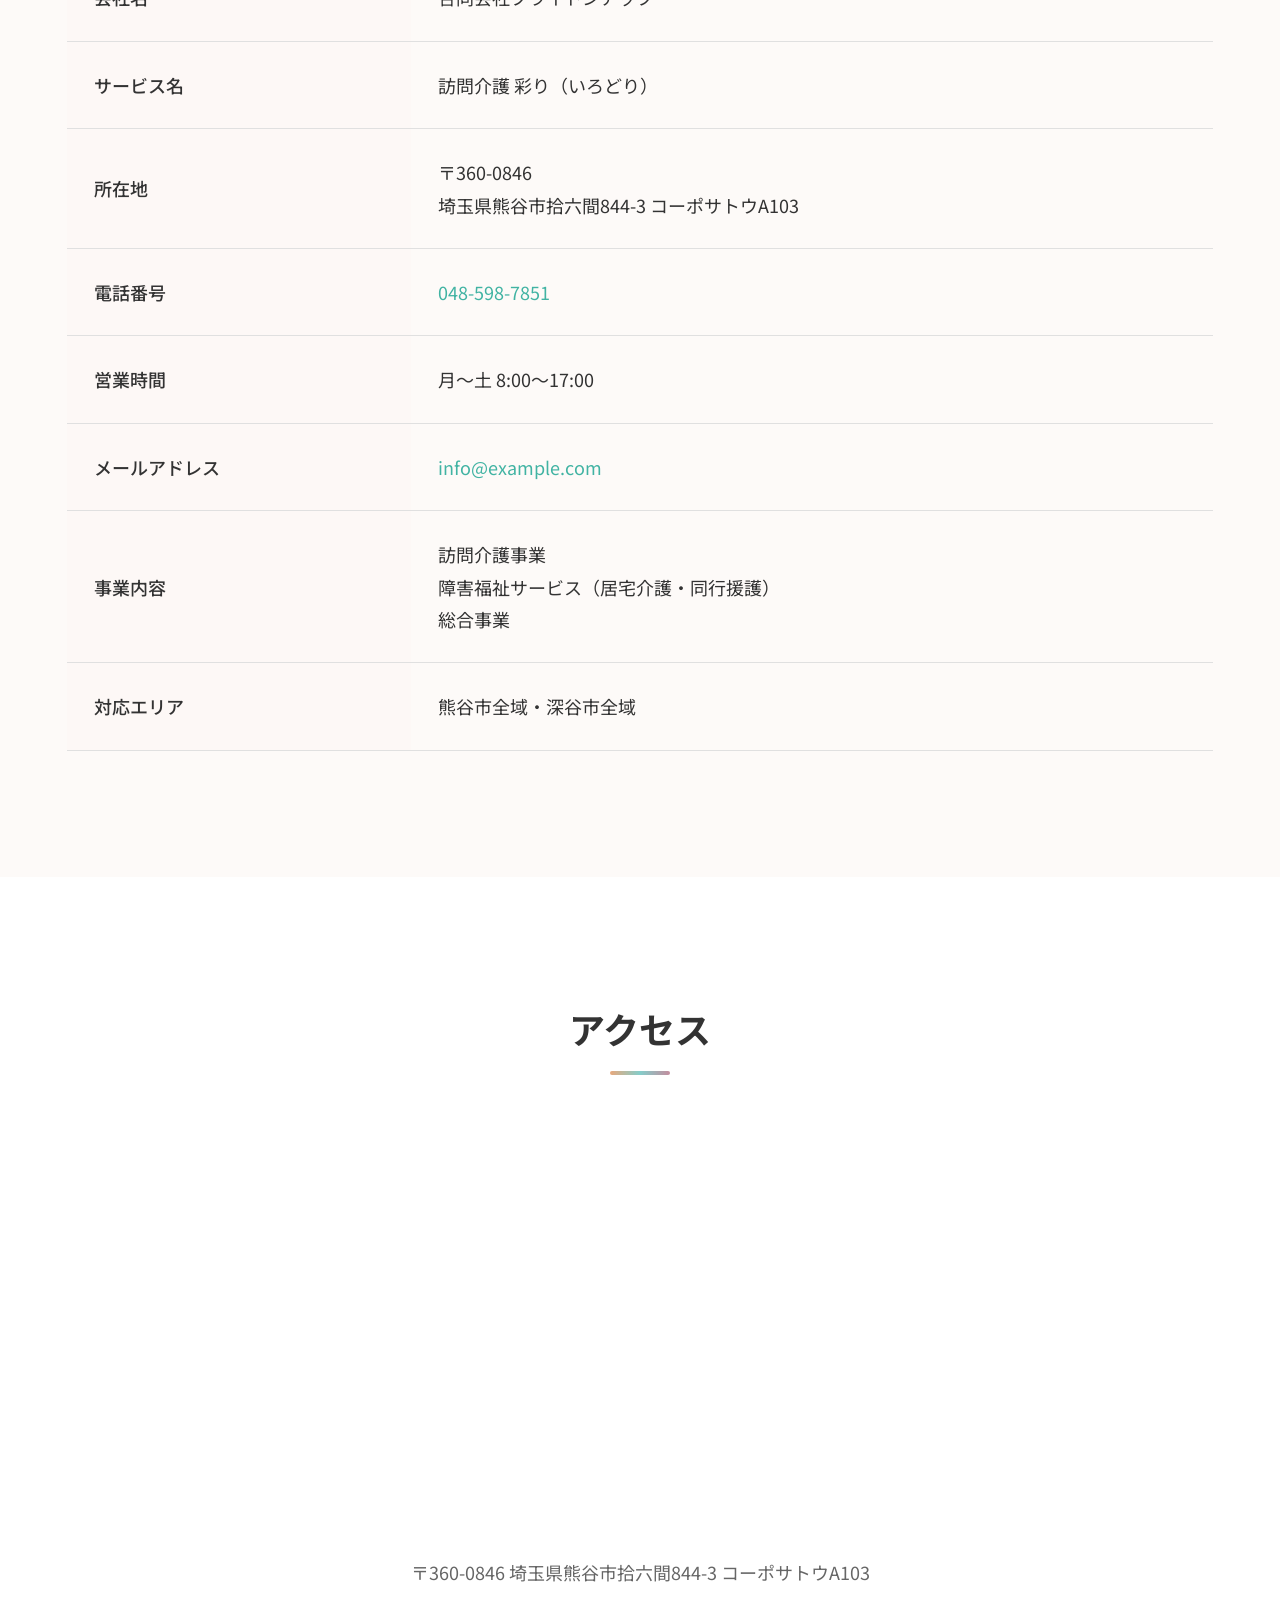
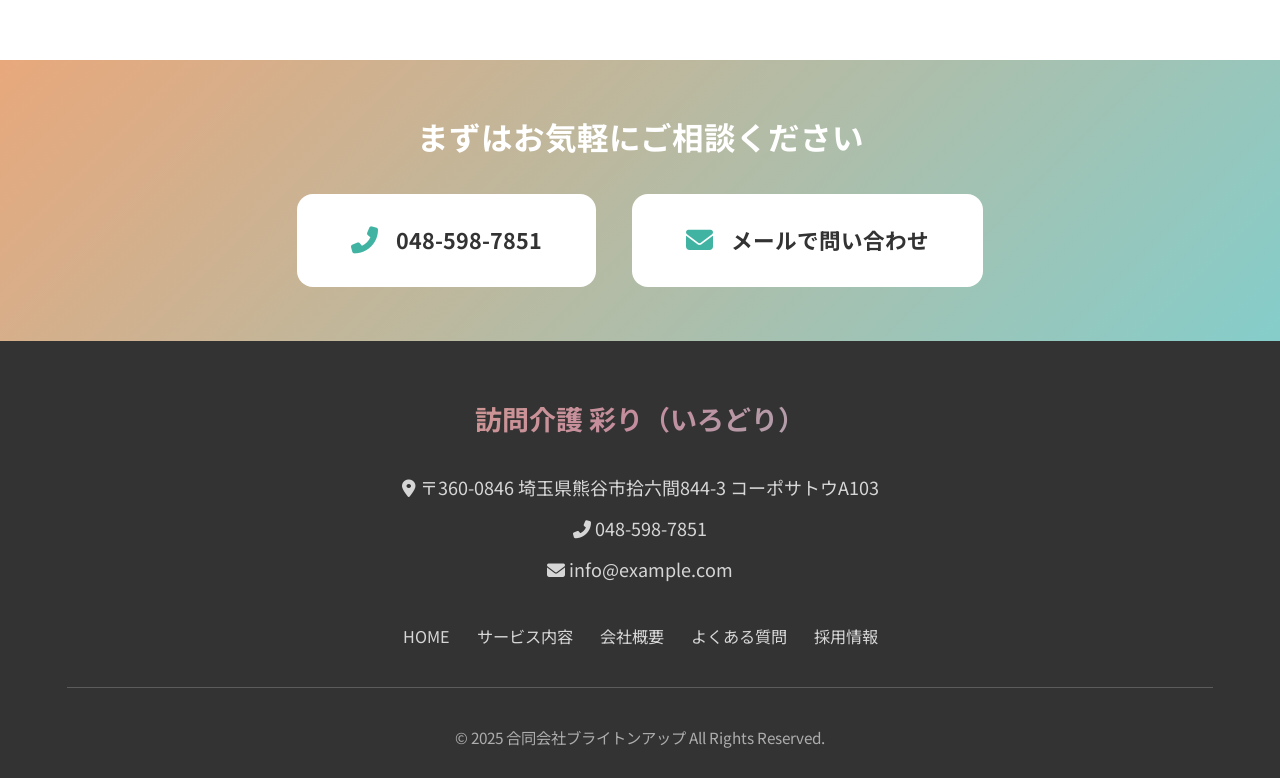
==== commit 1ab30f36: "ビジネス情報更新と背景画像追加 - サービス名を「訪問介護 彩り（いろどり）」に変更 - 電話番号を048-598-7851に更新 - 住所を〒360-0846 熊谷市拾六間844-3 コーポサトウA" ====
--- a/company.html
+++ b/company.html
@@ -3,16 +3,16 @@
 <head>
   <meta charset="UTF-8">
   <meta name="viewport" content="width=device-width, initial-scale=1.0">
-  <title>会社概要｜介護サービス（彩り）｜埼玉県の訪問介護サービス</title>
-  <meta name="description" content="合同会社ブライトンアップの会社概要。「介護サービス（彩り）」を運営。埼玉県熊谷市を拠点に、県内全域で訪問介護サービスを提供しています。">
+  <title>会社概要｜訪問介護 彩り（いろどり）｜埼玉県の訪問介護サービス</title>
+  <meta name="description" content="合同会社ブライトンアップの会社概要。「訪問介護 彩り（いろどり）」を運営。埼玉県熊谷市を拠点に、県内全域で訪問介護サービスを提供しています。">
 
   <!-- OGP -->
-  <meta property="og:title" content="会社概要｜介護サービス（彩り）｜埼玉県の訪問介護サービス">
+  <meta property="og:title" content="会社概要｜訪問介護 彩り（いろどり）｜埼玉県の訪問介護サービス">
   <meta property="og:description" content="合同会社ブライトンアップの会社情報、企業理念、アクセスをご案内します。">
   <meta property="og:type" content="website">
   <meta property="og:url" content="">
   <meta property="og:image" content="">
-  <meta property="og:site_name" content="介護サービス（彩り）">
+  <meta property="og:site_name" content="訪問介護 彩り（いろどり）">
   <meta property="og:locale" content="ja_JP">
 
   <!-- Fonts -->
@@ -31,13 +31,13 @@
   <header class="header">
     <div class="header__top">
       <div class="header__logo">
-        <a href="index.html">介護サービス（彩り）</a>
+        <a href="index.html">訪問介護 彩り（いろどり）</a>
       </div>
 
       <div class="header__contact">
         <div class="header__phone">
           <i class="fas fa-phone-alt"></i>
-          <a href="tel:048-XXX-XXXX">048-XXX-XXXX</a>
+          <a href="tel:048-598-7851">048-598-7851</a>
         </div>
         <a href="mailto:info@example.com" class="btn btn--primary">お問い合わせ</a>
       </div>
@@ -106,15 +106,19 @@
             </tr>
             <tr>
               <th>サービス名</th>
-              <td>介護サービス（彩り）</td>
+              <td>訪問介護 彩り（いろどり）</td>
             </tr>
             <tr>
               <th>所在地</th>
-              <td>〒360-0842<br>埼玉県熊谷市新堀新田591番地5</td>
+              <td>〒360-0846<br>埼玉県熊谷市拾六間844-3 コーポサトウA103</td>
             </tr>
             <tr>
               <th>電話番号</th>
-              <td><a href="tel:048-XXX-XXXX">048-XXX-XXXX</a></td>
+              <td><a href="tel:048-598-7851">048-598-7851</a></td>
+            </tr>
+            <tr>
+              <th>営業時間</th>
+              <td>月〜土 8:00〜17:00</td>
             </tr>
             <tr>
               <th>メールアドレス</th>
@@ -122,11 +126,11 @@
             </tr>
             <tr>
               <th>事業内容</th>
-              <td>訪問介護事業</td>
+              <td>訪問介護事業<br>障害福祉サービス（居宅介護・同行援護）<br>総合事業</td>
             </tr>
             <tr>
               <th>対応エリア</th>
-              <td>埼玉県全域</td>
+              <td>熊谷市全域・深谷市全域</td>
             </tr>
           </tbody>
         </table>
@@ -147,7 +151,7 @@
             title="合同会社ブライトンアップ所在地">
           </iframe>
 
-          <p>〒360-0842 埼玉県熊谷市新堀新田591番地5</p>
+          <p>〒360-0846 埼玉県熊谷市拾六間844-3 コーポサトウA103</p>
         </div>
       </div>
     </section>
@@ -157,9 +161,9 @@
       <div class="container">
         <h2 class="cta__title">まずはお気軽にご相談ください</h2>
         <div class="cta__buttons">
-          <a href="tel:048-XXX-XXXX" class="cta__button">
+          <a href="tel:048-598-7851" class="cta__button">
             <i class="fas fa-phone-alt"></i>
-            <span>048-XXX-XXXX</span>
+            <span>048-598-7851</span>
           </a>
           <a href="mailto:info@example.com" class="cta__button">
             <i class="fas fa-envelope"></i>
@@ -173,11 +177,11 @@
   <!-- ========== Footer ========== -->
   <footer class="footer">
     <div class="footer__inner">
-      <div class="footer__logo">介護サービス（彩り）</div>
+      <div class="footer__logo">訪問介護 彩り（いろどり）</div>
 
       <div class="footer__info">
-        <p><i class="fas fa-map-marker-alt"></i> 〒360-0842 埼玉県熊谷市新堀新田591番地5</p>
-        <p><i class="fas fa-phone-alt"></i> <a href="tel:048-XXX-XXXX">048-XXX-XXXX</a></p>
+        <p><i class="fas fa-map-marker-alt"></i> 〒360-0846 埼玉県熊谷市拾六間844-3 コーポサトウA103</p>
+        <p><i class="fas fa-phone-alt"></i> <a href="tel:048-598-7851">048-598-7851</a></p>
         <p><i class="fas fa-envelope"></i> <a href="mailto:info@example.com">info@example.com</a></p>
       </div>
 
--- a/css/style.css
+++ b/css/style.css
@@ -74,7 +74,12 @@
   font-weight: 400;
   line-height: 1.8;
   color: var(--color-text);
-  background-color: var(--color-bg);
+  background-color: #FFFFFF;
+  background-image: url('../images/bg-watercolor.jpg');
+  background-repeat: no-repeat;
+  background-position: center center;
+  background-size: cover;
+  background-attachment: fixed;
   -webkit-font-smoothing: antialiased;
   -moz-osx-font-smoothing: grayscale;
 }
@@ -148,10 +153,15 @@
 
 .section {
   padding: var(--spacing-xxl) 0;
+  background-color: transparent;
+}
+
+main {
+  background-color: transparent;
 }
 
 .section--bg {
-  background-color: var(--color-bg-light);
+  background-color: rgba(253, 249, 247, 0.85);
 }
 
 .section__title {
@@ -175,7 +185,7 @@
    Header
    ---------------------------------------- */
 .header {
-  background-color: var(--color-white);
+  background-color: rgba(255, 255, 255, 0.95);
   box-shadow: var(--shadow-sm);
   position: sticky;
   top: 0;
@@ -236,7 +246,7 @@
 
 /* ナビゲーション */
 .nav {
-  background-color: var(--color-bg-light);
+  background-color: rgba(253, 249, 247, 0.95);
   border-top: 1px solid var(--color-border);
 }
 
@@ -493,7 +503,7 @@
 .feature-card {
   text-align: center;
   padding: var(--spacing-lg);
-  background-color: var(--color-white);
+  background-color: rgba(255, 255, 255, 0.9);
   border-radius: var(--radius-lg);
   box-shadow: var(--shadow-md);
   transition: transform var(--transition-normal), box-shadow var(--transition-normal);
@@ -550,7 +560,7 @@
 }
 
 .service-card {
-  background-color: var(--color-white);
+  background-color: rgba(255, 255, 255, 0.9);
   border-radius: var(--radius-lg);
   overflow: hidden;
   box-shadow: var(--shadow-md);
@@ -865,7 +875,7 @@
 
 .company-table th {
   width: 30%;
-  background-color: var(--color-bg-light);
+  background-color: rgba(253, 249, 247, 0.9);
   font-weight: 500;
 }
 
@@ -909,7 +919,7 @@
 .faq-item__question {
   width: 100%;
   padding: var(--spacing-md);
-  background-color: var(--color-white);
+  background-color: rgba(255, 255, 255, 0.9);
   border: none;
   text-align: left;
   font-size: 1.1rem;
@@ -923,7 +933,7 @@
 }
 
 .faq-item__question:hover {
-  background-color: var(--color-bg-light);
+  background-color: rgba(253, 249, 247, 0.95);
 }
 
 .faq-item__question span:first-child {
@@ -976,7 +986,7 @@
   display: none;
   padding: 0 var(--spacing-md) var(--spacing-md);
   padding-left: calc(var(--spacing-md) + 1.5rem);
-  background-color: var(--color-bg-light);
+  background-color: rgba(253, 249, 247, 0.9);
   color: var(--color-text-sub);
   line-height: 1.8;
 }
@@ -1031,7 +1041,7 @@
   display: flex;
   gap: var(--spacing-md);
   padding: var(--spacing-md);
-  background-color: var(--color-white);
+  background-color: rgba(255, 255, 255, 0.9);
   border-radius: var(--radius-md);
   box-shadow: var(--shadow-sm);
 }
@@ -1063,7 +1073,7 @@
   width: 100%;
   border-collapse: collapse;
   margin-bottom: var(--spacing-xl);
-  background-color: var(--color-white);
+  background-color: rgba(255, 255, 255, 0.9);
   border-radius: var(--radius-lg);
   overflow: hidden;
   box-shadow: var(--shadow-sm);
@@ -1078,7 +1088,7 @@
 
 .recruit-table th {
   width: 25%;
-  background-color: var(--color-bg-light);
+  background-color: rgba(253, 249, 247, 0.9);
   font-weight: 500;
 }
 
